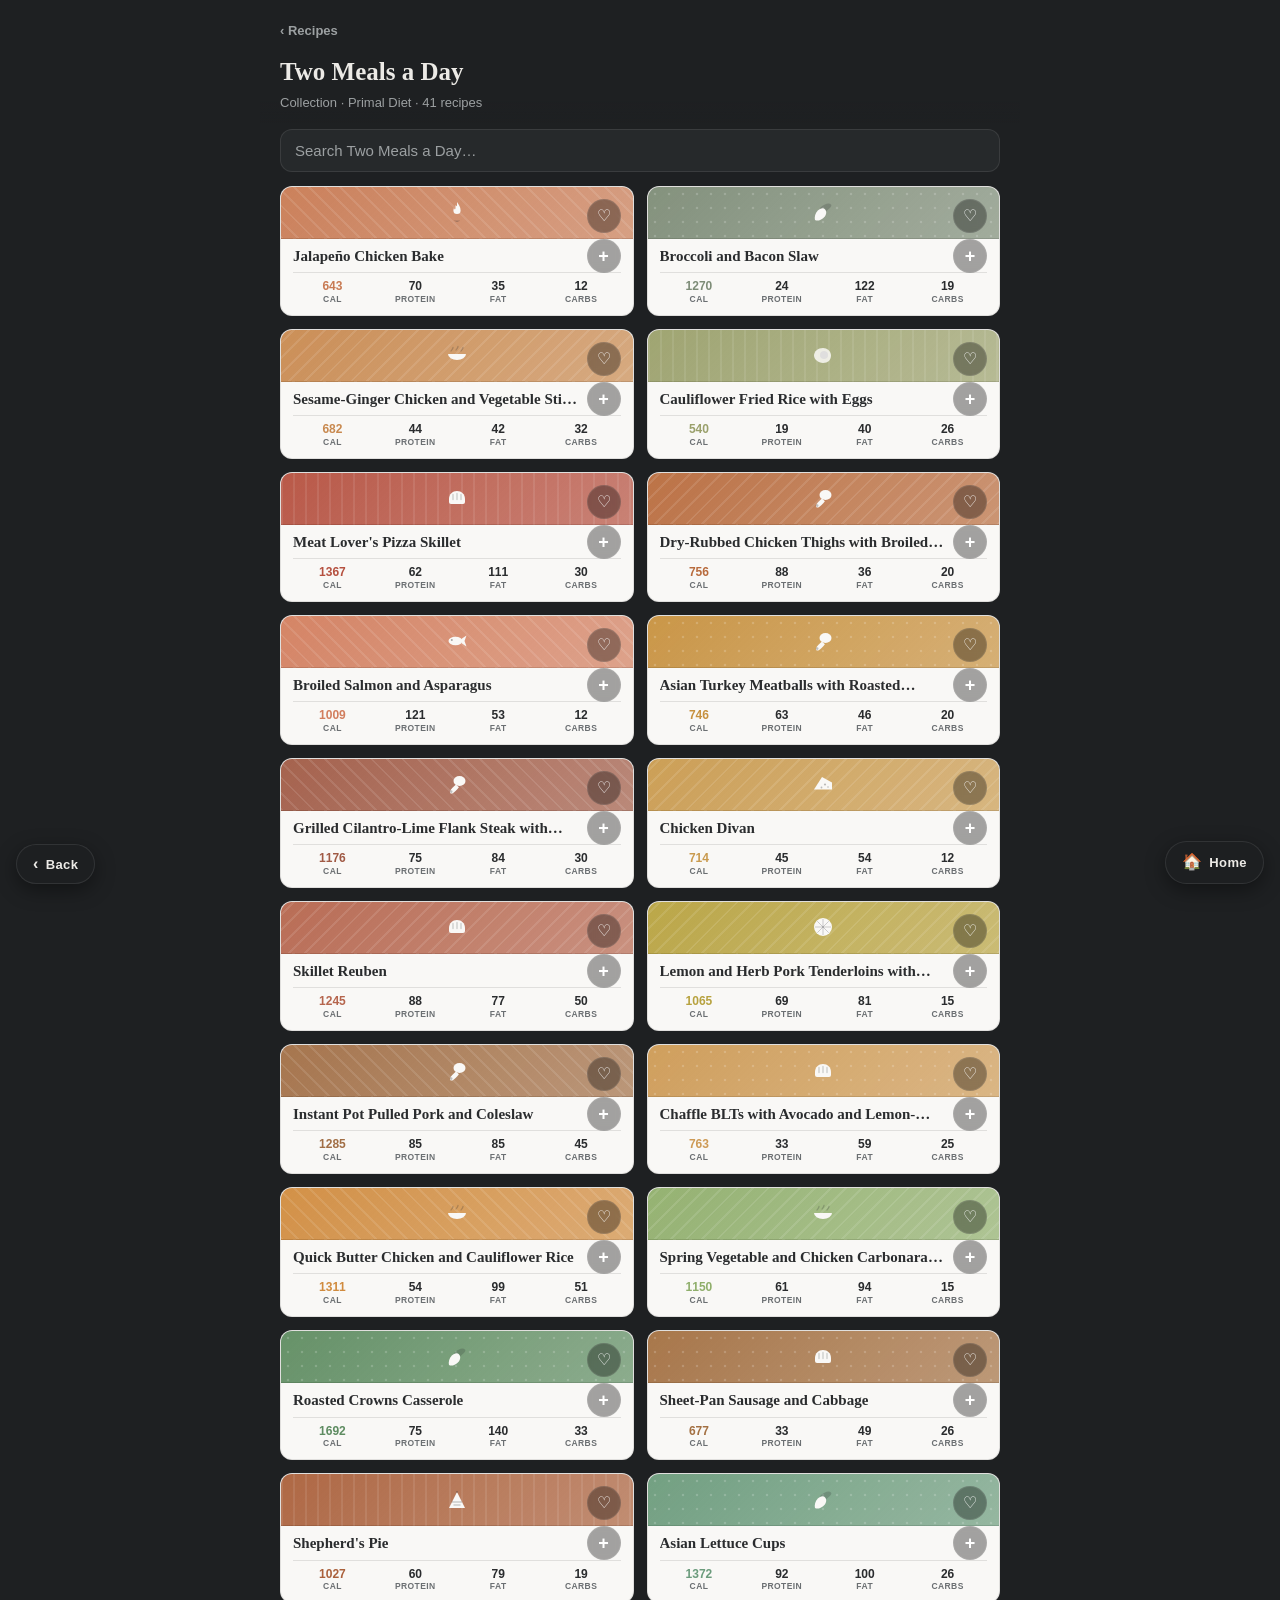
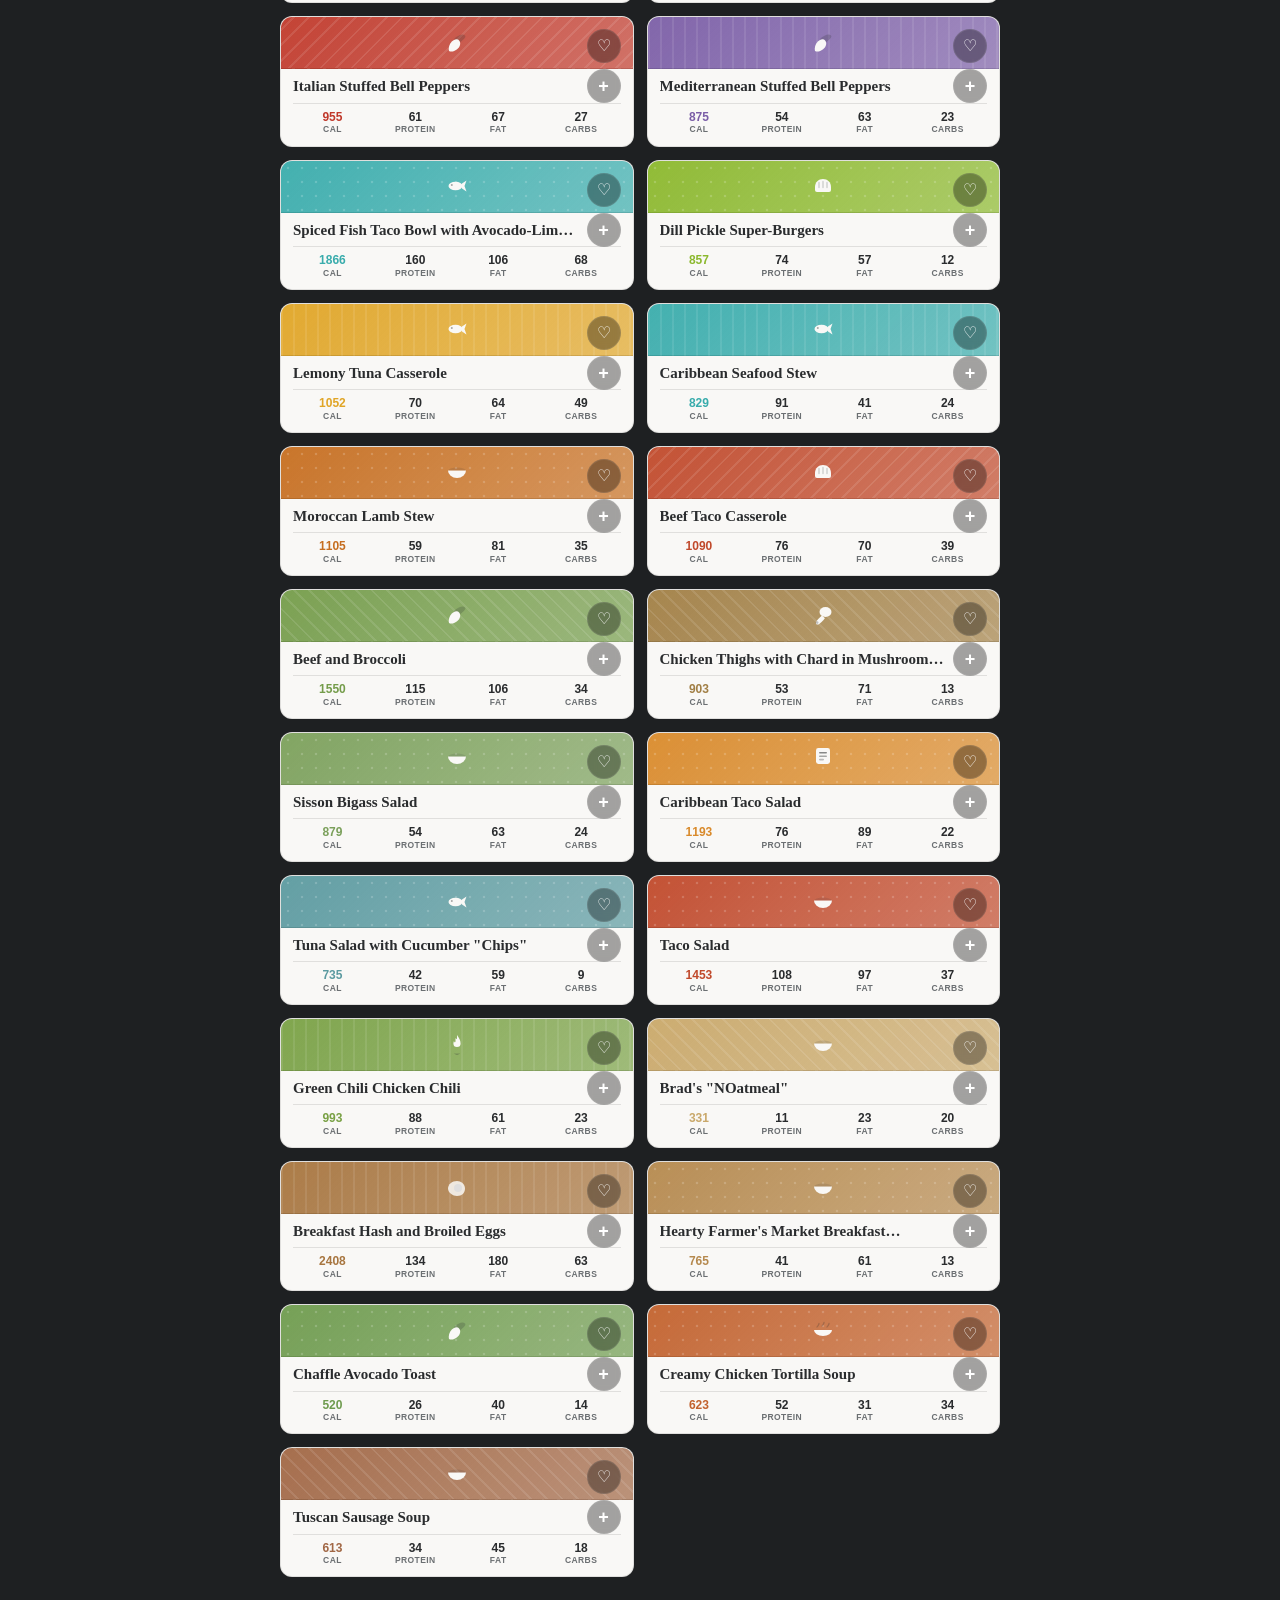
==== collection.html @ a07ddb69 "Stop parsing 318 recipes to open one recipes-data.js is 1.04 MB and all three page types loaded it s" ====
<!DOCTYPE html>
<html lang="en">
<head>
  <meta charset="UTF-8" />
  <meta name="viewport" content="width=device-width, initial-scale=1, viewport-fit=cover" />
  <meta name="theme-color" content="#1E2022" />
  <meta name="apple-mobile-web-app-capable" content="yes" />
  <meta name="apple-mobile-web-app-status-bar-style" content="black-translucent" />
  <link rel="manifest" href="manifest.json" />
  <link rel="apple-touch-icon" href="icon.svg" />
  <title>Collection · Mike's Cookbook</title>
  <link rel="stylesheet" href="cookbook.css" />
</head>
<body>
  <main class="app" data-tabbar="page">
    <header class="col-top" id="top"></header>
    <div class="search-wrap" id="searchWrap"></div>
    <section class="col-grid" id="grid"></section>
  </main>

  <!-- audit C-06: boot instrument. recipes-data.js WAS 1.04 MB and 62% of
     the payload, parsed in full before anything painted. CI initiative 5
     replaced it with recipes-index.js (149 KB — 13.9% of it) plus the
     detail shards mc-data.js injects on demand, so __mcBoot.data now
     measures the index alone: the number that actually gates first paint. -->
<script>window.__mcBoot={t0:performance.now()};</script>
<script src="recipes-index.js"></script>
<script src="mc-data.js"></script>
<script>if(window.__mcBoot)window.__mcBoot.data=performance.now()-window.__mcBoot.t0;</script>
  <script src="user-recipes.js"></script>
  <script src="cookbook-nav.js"></script>
  <script src="mc-fav.js"></script>
<script src="mc-cards.js"></script>
<script src="mc-timers.js"></script>
<script src="collection.js"></script>
  <script src="cookbook-sw.js"></script>
</body>
</html>
---- cookbook.css ----
/* ═══════════════════════════════════════════════════════════════════
   cookbook.css — Mike's Cookbook · Global Foundation (Phase 1)
   --------------------------------------------------------------------
   Premium, tactile, mobile-first cookbook UI. Design system per the App
   Specification §1.1: desaturated high-contrast dark tones, warm cream
   surface cards, terracotta / sage accents, soft 8–12px corners, clean
   borders rather than heavy shadows. Bottom-heavy controls for one-handed
   use; legible on an iPad kitchen stand.

   Each recipe may override --accent only (set inline by cookbook.js).
   ═══════════════════════════════════════════════════════════════════ */

/* ── DESIGN TOKENS ────────────────────────────────────────────────── */
:root {
  /* Core palette */
  --bg:            #1E2022;   /* deep slate / charcoal page background      */
  --bg-elev:       #26292B;   /* slightly elevated dark surface             */
  --surface:       #F9F8F6;   /* warm cream card                           */
  --surface-2:     #F1EFEA;   /* secondary cream (zebra / nested)          */

  /* Accents */
  --accent:        #C87A53;   /* terracotta (per-recipe overridable)       */
  --accent-rgb:    200,122,83;
  --sage:          #7D8C77;   /* muted sage                                */
  --sage-rgb:      125,140,119;

  /* Tracker macro colors — on-brand instead of a stock kcal/purple/gold/green
     set; kcal reuses --accent (it's the "hero" metric everywhere else). */
  --macro-protein:     #A8562E;
  --macro-protein-rgb: 168,86,46;
  --macro-fat:         #C99A2E;
  --macro-fat-rgb:     201,154,46;
  --macro-carb:        #7D8C77;   /* = --sage: carbs reuse the app's existing muted-green token */
  --macro-carb-rgb:    125,140,119;

  /* Text */
  --on-dark:       #ECEAE6;   /* primary text on dark bg                   */
  --on-dark-dim:   #9CA0A2;   /* muted text on dark bg                     */
  --ink:           #2A2C2E;   /* primary text on cream card                */
  --ink-dim:       #6B6F72;   /* muted text on cream card                  */

  /* Lines & radii */
  --line:          rgba(0,0,0,0.10);
  --line-dark:     rgba(255,255,255,0.09);
  --r-sm:          8px;
  --r-md:          12px;
  --r-lg:          16px;

  /* Type */
  --serif: "Iowan Old Style", "Palatino Linotype", Palatino, Georgia, "Times New Roman", serif;
  --sans:  -apple-system, BlinkMacSystemFont, "Segoe UI", Roboto, Helvetica, Arial, sans-serif;

  /* Motion — one easing + two durations, used across interactions. */
  --ease-out:  cubic-bezier(0.2, 0.8, 0.2, 1);
  --dur-fast:  120ms;
  --dur:       200ms;
}

* { box-sizing: border-box; -webkit-tap-highlight-color: transparent; }

html, body { margin: 0; padding: 0; }

body {
  background: var(--bg);
  color: var(--on-dark);
  font-family: var(--sans);
  font-size: 16px;
  line-height: 1.5;
  -webkit-font-smoothing: antialiased;
  text-rendering: optimizeLegibility;
  padding-bottom: env(safe-area-inset-bottom);
}

/* App shell — comfortable max width for iPad stand, centered. */
.app {
  max-width: 760px;
  margin: 0 auto;
  min-height: 100vh;
  position: relative;
}

/* ── FIXED HEADER SUMMARY ─────────────────────────────────────────── */
.r-header {
  position: sticky;
  top: 0;
  z-index: 30;
  background:
    linear-gradient(180deg, var(--bg) 0%, var(--bg) 70%, rgba(30,32,34,0.96) 100%);
  border-bottom: 1px solid var(--line-dark);
  padding: calc(18px + env(safe-area-inset-top)) 20px 14px;
}

.r-eyebrow {
  display: flex;
  align-items: center;
  justify-content: space-between;
  gap: 8px;
  margin-bottom: 8px;
}
.r-eyebrow-tags { display: flex; align-items: center; gap: 8px; flex-wrap: wrap; }

.r-tag {
  display: inline-flex;
  align-items: center;
  font-family: var(--sans);
  font-size: 11px;
  font-weight: 700;
  letter-spacing: 0.10em;
  text-transform: uppercase;
  padding: 4px 10px;
  border-radius: 999px;
  border: 1px solid rgba(var(--accent-rgb), 0.55);
  color: var(--accent);
  background: rgba(var(--accent-rgb), 0.08);
}
.r-tag.sage {
  border-color: rgba(var(--sage-rgb), 0.5);
  color: var(--sage);
  background: rgba(var(--sage-rgb), 0.08);
}

.r-title {
  font-family: var(--serif);
  font-weight: 600;
  font-size: 29px;
  line-height: 1.12;
  letter-spacing: 0.2px;
  margin: 2px 0 10px;
  color: var(--on-dark);
}

.r-meta {
  display: flex;
  gap: 18px;
  font-size: 13.5px;
  color: var(--on-dark-dim);
}
.r-meta b { color: var(--on-dark); font-weight: 600; }

/* ── SERVING-SIZE LADDER (segmented toggle) ───────────────────────── */
.servings {
  display: flex;
  margin-top: 14px;
  background: var(--bg-elev);
  border: 1px solid var(--line-dark);
  border-radius: var(--r-md);
  padding: 4px;
  gap: 4px;
}
.serving-opt {
  flex: 1;
  appearance: none;
  border: 0;
  background: transparent;
  color: var(--on-dark-dim);
  font-family: var(--sans);
  font-size: 12.5px;
  font-weight: 700;
  letter-spacing: 0.10em;
  text-transform: uppercase;
  padding: 11px 8px;
  border-radius: var(--r-sm);
  cursor: pointer;
  transition: background 0.18s ease, color 0.18s ease;
}
.serving-opt.active {
  background: var(--accent);
  color: #fff;
}

/* ── SERVING STEPPER (arbitrary counts) ───────────────────────────── */
.serving-stepper {
  align-items: center;
  justify-content: space-between;
  gap: 8px;
}
.serving-step {
  flex: 0 0 auto;
  width: 40px;
  height: 40px;
  appearance: none;
  border: 1px solid var(--line-dark);
  background: transparent;
  color: var(--on-dark);
  font-family: var(--sans);
  font-size: 22px;
  font-weight: 600;
  line-height: 1;
  border-radius: var(--r-sm);
  cursor: pointer;
  transition: background 0.18s ease, color 0.18s ease, opacity 0.18s ease;
}
.serving-step:hover:not(:disabled) { background: rgba(var(--accent-rgb), 0.18); color: var(--accent); }
.serving-step:active:not(:disabled) { transform: scale(0.94); }
.serving-step:disabled { opacity: 0.3; cursor: default; }
.serving-count {
  flex: 1;
  display: flex;
  flex-direction: column;
  align-items: center;
  line-height: 1.1;
}
.serving-num {
  font-family: var(--serif);
  font-size: 22px;
  font-weight: 700;
  color: var(--accent);
}
.serving-word {
  font-size: 10.5px;
  font-weight: 700;
  letter-spacing: 0.12em;
  text-transform: uppercase;
  color: var(--on-dark-dim);
}
.serving-note {
  margin: 8px 0 0;
  font-size: 11.5px;
  text-align: center;
  color: var(--on-dark-dim);
}

/* ── STICKY SUB-TAB BAR ───────────────────────────────────────────── */
.subtabs {
  position: sticky;
  top: 0;
  z-index: 20;
  display: flex;
  background: var(--bg);
  border-bottom: 1px solid var(--line-dark);
}
.subtab {
  flex: 1;
  appearance: none;
  border: 0;
  background: transparent;
  color: var(--on-dark-dim);
  font-family: var(--sans);
  font-size: 13px;
  font-weight: 600;
  padding: 15px 6px 13px;
  cursor: pointer;
  position: relative;
  transition: color 0.18s ease;
}
.subtab.active { color: var(--on-dark); }
/* Underline grows in from center when a sub-tab becomes active. */
.subtab::after {
  content: "";
  position: absolute;
  left: 18%;
  right: 18%;
  bottom: -1px;
  height: 2.5px;
  border-radius: 2px;
  background: var(--accent);
  transform: scaleX(0);
  transition: transform var(--dur) var(--ease-out);
}
.subtab.active::after { transform: scaleX(1); }

/* ── TAB CONTENT SURFACE ──────────────────────────────────────────── */
.panes { padding: 18px 16px 40px; }
.pane { display: none; animation: fade var(--dur) var(--ease-out); }
.pane.active { display: block; }
@keyframes fade { from { opacity: 0; transform: translateY(4px); } to { opacity: 1; transform: none; } }

/* Cream surface card — the tactile core surface */
.card {
  background: var(--surface);
  color: var(--ink);
  border: 1px solid var(--line);
  border-radius: var(--r-md);
  padding: 18px;
  margin-bottom: 14px;
}
.card-label {
  font-size: 11px;
  font-weight: 700;
  letter-spacing: 0.12em;
  text-transform: uppercase;
  color: var(--ink-dim);
  margin: 0 0 10px;
}

/* ── OVERVIEW & MACROS ────────────────────────────────────────────── */
.desc { font-size: 15.5px; line-height: 1.6; color: var(--ink); margin: 0; }

.culinary-tags { display: flex; flex-wrap: wrap; gap: 8px; margin-top: 14px; }
.culinary-tag {
  font-size: 12px;
  font-weight: 600;
  color: var(--ink-dim);
  background: var(--surface-2);
  border: 1px solid var(--line);
  border-radius: 999px;
  padding: 5px 11px;
}

.macro-grid {
  display: grid;
  grid-template-columns: repeat(2, 1fr);
  gap: 12px;
}
@media (min-width: 520px) { .macro-grid { grid-template-columns: repeat(4, 1fr); } }

.macro {
  background: var(--surface);
  border: 1px solid var(--line);
  border-radius: var(--r-md);
  padding: 16px 14px;
  text-align: center;
}
.macro.cals { border-color: rgba(var(--accent-rgb), 0.45); }
.macro-num {
  font-family: var(--serif);
  font-size: 30px;
  font-weight: 600;
  line-height: 1;
  color: var(--ink);
}
.macro.cals .macro-num { color: var(--accent); }
.macro-unit { font-size: 12px; color: var(--ink-dim); font-weight: 600; }
.macro-key {
  font-size: 10.5px;
  font-weight: 700;
  letter-spacing: 0.10em;
  text-transform: uppercase;
  color: var(--ink-dim);
  margin-top: 7px;
}
.macro-weight {
  text-align: center;
  font-size: 14px;
  font-weight: 700;
  color: var(--ink);
  background: var(--surface-2);
  border: 1px solid var(--line);
  border-radius: var(--r-md);
  padding: 8px 10px;
  margin: 12px 2px 0;
}
.macro-weight-note {
  display: block;
  font-size: 11.5px;
  font-weight: 500;
  color: var(--ink-dim);
  margin-top: 2px;
}
.macro-foot {
  text-align: center;
  font-size: 12.5px;
  color: var(--on-dark-dim);
  margin: 12px 2px 0;
}

/* ── GROCERY / INGREDIENTS ────────────────────────────────────────── */
.grocery-cat { margin-bottom: 16px; }
.grocery-cat:last-child { margin-bottom: 0; }
.grocery-cat-head {
  display: flex;
  align-items: center;
  gap: 9px;
  font-size: 12px;
  font-weight: 700;
  letter-spacing: 0.10em;
  text-transform: uppercase;
  color: var(--ink-dim);
  margin: 0 0 8px;
}
.grocery-cat-head .dot {
  width: 8px; height: 8px; border-radius: 50%;
  background: var(--accent);
}

.check-row {
  display: flex;
  align-items: flex-start;
  gap: 12px;
  padding: 11px 4px;
  border-bottom: 1px solid var(--line);
  cursor: pointer;
}
.check-row:last-child { border-bottom: 0; }
.check-box {
  flex: 0 0 auto;
  width: 22px; height: 22px;
  margin-top: 1px;
  border: 2px solid var(--ink-dim);
  border-radius: 6px;
  display: grid;
  place-items: center;
  transition: background var(--dur-fast) var(--ease-out), border-color var(--dur-fast) var(--ease-out);
}
.check-box svg { width: 13px; height: 13px; opacity: 0; transition: opacity var(--dur-fast) var(--ease-out); }
/* The tick draws itself on along its own path when checked. */
.check-box svg path {
  stroke-dasharray: 24; stroke-dashoffset: 24;
  transition: stroke-dashoffset var(--dur) var(--ease-out);
}
.check-row.done .check-box { background: var(--sage); border-color: var(--sage); animation: checkPop var(--dur) var(--ease-out); }
.check-row.done .check-box svg { opacity: 1; }
.check-row.done .check-box svg path { stroke-dashoffset: 0; }
@keyframes checkPop { 0% { transform: scale(1); } 40% { transform: scale(1.18); } 100% { transform: scale(1); } }
.check-row.done .check-text { color: var(--ink-dim); text-decoration: line-through; }

.check-text { font-size: 15px; color: var(--ink); line-height: 1.4; }
.check-qty { font-weight: 700; color: var(--ink); }
/* Prep detail on the Recipe-tab mise en place list (muted, italic). */
.check-prep { color: var(--ink-dim); font-style: italic; }

/* ── GROCERY — independent shopping-list look ─────────────────────── */
.grocery-cat-count {
  margin-left: auto;
  font-size: 11px;
  font-weight: 700;
  color: var(--ink-dim);
  background: var(--surface-2);
  border: 1px solid var(--line);
  border-radius: 999px;
  min-width: 20px;
  text-align: center;
  padding: 1px 7px;
}
/* Fixed quantity column so amounts line up cleanly for store scanning. */
.grocery-row { align-items: center; }
.grocery-qty {
  flex: 0 0 auto;
  min-width: 62px;
  font-family: var(--serif);
  font-size: 15px;
  font-weight: 700;
  color: var(--accent);
  line-height: 1.2;
}
.grocery-row.done .grocery-qty { color: var(--ink-dim); }
/* Brief fade while a checked row drops to the bottom of its section (see
   collapseGroceryRow in cookbook-home.js) so the reorder reads as a settle,
   not a jump-cut. */
.grocery-row.row-settling { opacity: 0.35; transition: opacity 220ms var(--ease-out); }
.grocery-row .check-text { flex: 1; }

/* ── INSTRUCTION GUIDE (stepper) ──────────────────────────────────── */
.steps { position: relative; }
.step {
  display: flex;
  gap: 14px;
  padding-bottom: 18px;
  cursor: pointer;
}
.step:last-child { padding-bottom: 0; }

.step-rail { flex: 0 0 auto; display: flex; flex-direction: column; align-items: center; }
.step-num {
  width: 34px; height: 34px;
  border-radius: 50%;
  display: grid; place-items: center;
  font-family: var(--serif);
  font-size: 16px;
  font-weight: 700;
  color: var(--ink-dim);
  background: var(--surface);
  border: 2px solid var(--line);
  transition: all 0.18s ease;
}
.step-line {
  flex: 1;
  width: 2px;
  background: var(--line);
  margin: 4px 0 -4px;
  min-height: 14px;
}
.step:last-child .step-line { display: none; }

.step.done .step-num {
  background: var(--accent);
  border-color: var(--accent);
  color: #fff;
}
.step.done .step-line { background: rgba(var(--accent-rgb), 0.5); }

.step-body { flex: 1; padding-top: 3px; }
.step-title {
  font-family: var(--sans);
  font-size: 15.5px;
  font-weight: 700;
  color: var(--ink);
  margin: 0 0 4px;
}
.step.done .step-title { color: var(--ink-dim); }
.step-detail { font-size: 14.5px; line-height: 1.55; color: var(--ink); margin: 0; }
.step.done .step-detail { color: var(--ink-dim); }

.step-progress {
  font-size: 12.5px;
  color: var(--on-dark-dim);
  text-align: center;
  margin: 0 0 16px;
}

/* Wake-lock indicator — only shown (.on) while the screen is held awake. */
.wake-indicator {
  display: none;
  align-items: center;
  gap: 7px;
  margin: 0 0 12px;
  font-size: 12px;
  font-weight: 600;
  color: var(--sage);
}
.wake-indicator.on { display: flex; }
.wake-dot {
  width: 8px; height: 8px; border-radius: 50%;
  background: var(--sage);
  box-shadow: 0 0 0 0 rgba(var(--sage-rgb), 0.6);
  animation: wakePulse 2s ease-out infinite;
}
@keyframes wakePulse {
  0%   { box-shadow: 0 0 0 0 rgba(var(--sage-rgb), 0.6); }
  70%  { box-shadow: 0 0 0 7px rgba(var(--sage-rgb), 0); }
  100% { box-shadow: 0 0 0 0 rgba(var(--sage-rgb), 0); }
}
@media (prefers-reduced-motion: reduce) {
  .wake-dot { animation: none; }
}

/* ═══════════════════════════════════════════════════════════════════
   PHASE 2 — HOME / BROWSE SCREEN (index.html)
   ═══════════════════════════════════════════════════════════════════ */

/* ── Brand header ─────────────────────────────────────────────────── */
.home-header {
  padding: 30px 22px 18px;
}
.home-eyebrow {
  font-family: var(--sans);
  font-size: 13px;
  font-weight: 700;
  letter-spacing: 0.22em;
  text-transform: uppercase;
  color: var(--accent);
  margin: 0;
}
.home-title {
  font-family: var(--serif);
  font-weight: 600;
  font-size: 40px;
  line-height: 1.02;
  letter-spacing: 0.4px;
  margin: 2px 0 10px;
  color: var(--on-dark);
}
.home-tagline {
  font-size: 14.5px;
  line-height: 1.5;
  color: var(--on-dark-dim);
  margin: 0;
  max-width: 38ch;
}

/* ── Diet filter chips ────────────────────────────────────────────── */
.filter-chips {
  display: flex;
  gap: 9px;
  overflow-x: auto;
  -webkit-overflow-scrolling: touch;
  padding: 4px 22px 16px;
  position: sticky;
  top: 0;
  z-index: 10;
  background: linear-gradient(180deg, var(--bg) 70%, rgba(30,32,34,0.0));
}
.filter-chips::-webkit-scrollbar { display: none; }
.chip {
  flex: 0 0 auto;
  appearance: none;
  border: 1px solid var(--line-dark);
  background: var(--bg-elev);
  color: var(--on-dark-dim);
  font-family: var(--sans);
  font-size: 13px;
  font-weight: 600;
  padding: 8px 16px;
  border-radius: 999px;
  cursor: pointer;
  transition: background 0.18s ease, color 0.18s ease, border-color 0.18s ease;
}
.chip.active {
  background: var(--accent);
  border-color: var(--accent);
  color: #fff;
}

/* ── Collections ──────────────────────────────────────────────────── */
.collections { padding: 0 16px 44px; }
.collection { margin-bottom: 26px; }
.collection-head {
  display: flex;
  align-items: baseline;
  gap: 10px;
  padding: 0 6px 12px;
}
.collection-name {
  font-family: var(--serif);
  font-weight: 600;
  font-size: 21px;
  color: var(--on-dark);
  margin: 0;
}
.collection-count {
  font-size: 12px;
  font-weight: 600;
  color: var(--on-dark-dim);
}
.empty {
  text-align: center;
  color: var(--on-dark-dim);
  padding: 30px 0;
}

/* ── Recipe card (color-block + icon) ─────────────────────────────── */
.card-grid {
  display: grid;
  grid-template-columns: 1fr;
  gap: 13px;
}
@media (min-width: 560px) { .card-grid { grid-template-columns: 1fr 1fr; } }

.rc {
  position: relative;            /* anchors the corner ❤ favorite toggle */
  display: flex;
  flex-direction: column;
  text-decoration: none;
  background: var(--surface);
  border: 1px solid var(--line);
  border-radius: var(--r-md);
  overflow: hidden;
  transition: transform 0.16s ease, box-shadow 0.16s ease;
}
.rc:active { transform: scale(0.985); }

/* Accent color band carries the food icon (stands in for a photo). Kept
   short and compact so the card reads as icon + name + a bottom macro
   stat row, not a tall tile. --rc-pattern is a per-recipe deterministic
   subtle texture (see cardPatternFor()) layered over the accent gradient —
   there's no recipe photography, so this gives each card some visual
   distinction beyond "same tile, different title." */
.rc-band {
  position: relative;
  overflow: hidden;
  height: 52px;
  display: grid;
  place-items: center;
  background-image:
    var(--rc-pattern, none),
    linear-gradient(135deg,
      rgba(var(--rc-accent-rgb), 0.95) 0%,
      rgba(var(--rc-accent-rgb), 0.70) 100%);
  background-size: var(--rc-pattern-size, auto), auto;
  border-bottom: 1px solid var(--line);
}
/* A single, lower-intensity ported cue from the category-card motion system
   (see .cc-sheen) — just the sheen sweep, not the glow/pulse/box-shadow
   breathing too, and a much slower/dimmer cycle so a grid of dozens of
   recipe cards doesn't turn into a busy light show. animation-delay is set
   per-card in JS (see cardSheenDelay()) so a grid of many cards doesn't all
   flash in unison. */
.rc-sheen {
  position: absolute; top: 0; left: -65%; width: 40%; height: 100%; pointer-events: none;
  background: linear-gradient(105deg, transparent, rgba(255,255,255,0.16), transparent);
  transform: skewX(-18deg); animation: rcSheen 9s ease-in-out infinite;
}
@keyframes rcSheen { 0% { left: -65%; } 55%, 100% { left: 150%; } }
@media (prefers-reduced-motion: reduce) {
  .rc-sheen { display: none; }
}
.rc-icon { font-size: 24px; line-height: 1; filter: saturate(1.05); }

.rc-body { padding: 9px 12px 10px; }
.rc-title {
  font-family: var(--serif);
  font-weight: 600;
  font-size: 15px;
  line-height: 1.15;
  color: var(--ink);
  margin: 0;
  /* Clamp to one line — the compact card has no room for a title to wrap.
     padding-right reserves the .plan-toggle "+" circle's footprint (34px
     wide, right:12px, top:52px — lands right where this line sits) so a
     long title truncates before the button instead of running full-width
     and getting clipped underneath it. */
  display: -webkit-box;
  -webkit-line-clamp: 1;
  -webkit-box-orient: vertical;
  overflow: hidden;
  padding-right: 42px;
}
.rc-meta {
  font-size: 12.5px;
  font-weight: 600;
  letter-spacing: 0.02em;
  color: var(--rc-accent, var(--accent));
  margin: 0 0 3px;
}
.rc-macro {
  font-size: 12.5px;
  color: var(--ink-dim);
  margin: 0;
}
.rc-last-cooked {
  font-size: 11.5px;
  color: var(--ink-dim);
  margin: 3px 0 0;
  opacity: 0.72;
}

/* Bottom macro stat row — Cal / Protein / Fat / Carbs for a single serving,
   replacing the old meta + macro + last-cooked stack on the browsing cards
   (recipeCard() in cookbook-home.js / collection.js). */
.rc-stats {
  display: flex;
  gap: 4px;
  margin-top: 7px;
  padding-top: 7px;
  border-top: 1px solid var(--line);
}
.rc-stat {
  flex: 1;
  min-width: 0;
  display: flex;
  flex-direction: column;
  align-items: center;
}
.rc-stat-num {
  font-size: 12px;
  font-weight: 700;
  line-height: 1.15;
  color: var(--ink);
}
.rc-stat.cal .rc-stat-num { color: var(--rc-accent, var(--accent)); }
.rc-stat-label {
  font-size: 8.5px;
  font-weight: 700;
  letter-spacing: 0.05em;
  text-transform: uppercase;
  color: var(--ink-dim);
  line-height: 1.3;
}

/* ═══════════════════════════════════════════════════════════════════
   TABBED SHELL  —  Home · Categories · Recipes (mirrors 4WTO dashboard)
   ═══════════════════════════════════════════════════════════════════ */
:root { --tab-h: 64px; }

/* Give every page with the bottom bar room so content clears it
   (shell + standalone recipe / collection pages opt in via data-tabbar). */
.app.shell,
.app[data-tabbar] { padding-bottom: calc(var(--tab-h) + env(safe-area-inset-bottom)); }

/* Screens swap like 4WTO: only .active is shown. */
.screen { display: none; min-height: calc(100vh - var(--tab-h)); }
.screen.active { display: block; }

/* ── Shell top bar ─────────────────────────────────────────────────── */
.shell-top {
  position: sticky; top: 0; z-index: 20;
  padding: calc(22px + env(safe-area-inset-top)) 20px 12px;
  background: linear-gradient(to bottom, var(--bg) 82%, transparent);
}
.shell-eyebrow {
  font-size: 12px; font-weight: 800; letter-spacing: 0.18em; text-transform: uppercase;
  color: var(--accent); margin: 0 0 2px;
}
.shell-title { font-family: var(--serif); font-size: 27px; font-weight: 700; margin: 0; color: var(--on-dark); }
.shell-sub  { font-size: 13px; color: var(--on-dark-dim); margin: 3px 0 0; }

/* Home's one-tap entry into Recipes' search — .shell-top is already the
   positioning context (sticky counts), so this just needs top/right. */
.home-search-btn {
  position: absolute; top: calc(20px + env(safe-area-inset-top)); right: 20px; z-index: 21;
  width: 40px; height: 40px; border-radius: 50%;
  display: flex; align-items: center; justify-content: center;
  background: var(--bg-elev); border: 1px solid var(--line-dark);
  color: var(--on-dark); font-size: 16px; cursor: pointer;
  transition: transform var(--dur-fast) var(--ease-out);
}
.home-search-btn:active { transform: scale(0.92); }

/* Reciprocal nav to the workout app (roadmap B3) — same chip, offset further
   left than the search button. Bug fix (roadmap B4): this used to sit at
   right:68px, the exact same slot mc-account.js's .home-account-btn occupies
   — since that button mounts after this one in Home's render order, it fully
   occluded the workout icon behind it. right:116px gives each of the three
   topbar buttons (search 20px, account 68px, workout 116px) its own slot. */
.home-workout-btn {
  position: absolute; top: calc(20px + env(safe-area-inset-top)); right: 116px; z-index: 21;
  width: 40px; height: 40px; border-radius: 50%;
  display: flex; align-items: center; justify-content: center;
  background: var(--bg-elev); border: 1px solid var(--line-dark);
  color: var(--on-dark); font-size: 16px; cursor: pointer; text-decoration: none;
  transition: transform var(--dur-fast) var(--ease-out);
}
.home-workout-btn:active { transform: scale(0.92); }

/* ── BOTTOM TAB BAR (4WTO style) ──────────────────────────────────── */
.tab-bar {
  position: fixed; bottom: 0; left: 0; right: 0;
  height: var(--tab-h);
  background: rgba(30,32,34,0.96);
  backdrop-filter: blur(20px); -webkit-backdrop-filter: blur(20px);
  border-top: 1px solid var(--line-dark);
  display: flex; z-index: 50;
  padding-bottom: env(safe-area-inset-bottom);
}
.tab {
  flex: 1; display: flex; flex-direction: column; align-items: center; justify-content: center;
  gap: 4px; cursor: pointer; border: none; background: none; font-family: inherit;
  font-size: 11px; font-weight: 700; letter-spacing: 0.05em; text-transform: uppercase;
  color: var(--on-dark-dim); transition: color 0.15s;
}
.tab.active { color: var(--accent); }
.tab-icon { font-size: 20px; line-height: 1; transition: transform var(--dur) var(--ease-out); }
.tab.active .tab-icon { transform: translateY(-2px) scale(1.08); }

/* ═══════════════════════════════════════════════════════════════════
   FLAGSHIP COLLECTION CARDS  —  faithful port of 4WTO .cat-card
   Per-card accent is injected inline (--cc): border-top, glow, tag, footer.
   ═══════════════════════════════════════════════════════════════════ */
/* Recipes-screen search facets (reuses .chip; non-sticky unlike .filter-chips) */
.browse-chips {
  display: flex; gap: 9px; overflow-x: auto; -webkit-overflow-scrolling: touch;
  padding: 2px 20px 14px;
}
.browse-chips::-webkit-scrollbar { display: none; }
.browse-count {
  padding: 0 20px 12px;
  font-size: 11px; font-weight: 800; letter-spacing: 0.16em; text-transform: uppercase;
  color: var(--on-dark-dim);
}

.cards-wrap { padding: 4px 18px 24px; }
.tier-label {
  display: flex; align-items: center; gap: 10px; margin: 6px 0 14px;
  font-size: 11px; font-weight: 800; letter-spacing: 0.16em; text-transform: uppercase;
  color: var(--accent);
}
.tier-label::after { content: ''; flex: 1; height: 1px; background: var(--line-dark); }

.cat-card {
  display: block; text-decoration: none; color: inherit; position: relative; overflow: hidden;
  border-radius: 18px; padding: 16px 18px; margin-bottom: 13px;
  background: linear-gradient(135deg, rgba(var(--cc-rgb),0.16), rgba(0,0,0,0.25)), var(--bg-elev);
  border: 1px solid rgba(var(--cc-rgb), 0.3);
  border-top: 3px solid var(--cc);
  box-shadow: 0 4px 22px rgba(var(--cc-rgb), 0.16);
  transition: box-shadow 0.15s, transform 0.12s;
  animation: ccEdge 4.4s ease-in-out infinite;
}
.cat-card:active { transform: scale(0.99); opacity: 0.94; }
@keyframes ccEdge {
  0%,100% { box-shadow: 0 4px 22px rgba(var(--cc-rgb),0.16); }
  50%     { box-shadow: 0 6px 32px rgba(var(--cc-rgb),0.34), 0 0 0 1px rgba(var(--cc-rgb),0.2); }
}
/* breathing ambient glow behind the content */
.cc-glow {
  position: absolute; inset: 0; pointer-events: none;
  background: radial-gradient(ellipse at 18% 0%, rgba(var(--cc-rgb),0.26) 0%, transparent 60%);
  animation: ccGlow 4.6s ease-in-out infinite;
}
@keyframes ccGlow { 0%,100% { opacity: 0.55; } 50% { opacity: 1; } }
/* diagonal sheen sweep */
.cc-sheen {
  position: absolute; top: 0; left: -65%; width: 48%; height: 100%; pointer-events: none;
  background: linear-gradient(105deg, transparent, rgba(var(--cc-rgb),0.14), transparent);
  transform: skewX(-18deg); animation: ccSheen 6.4s ease-in-out infinite;
}
@keyframes ccSheen { 0% { left: -65%; } 60%,100% { left: 150%; } }

.cat-icon { position: absolute; right: 18px; top: 15px; font-size: 32px; opacity: 0.2; }
.cat-card .cat-icon { animation: ccPulse 3.6s ease-in-out infinite; }
@keyframes ccPulse { 0%,100% { opacity: 0.2; transform: scale(1); } 50% { opacity: 0.4; transform: scale(1.07) translateY(-1px); } }

.cat-tag {
  display: inline-block; font-size: 11px; font-weight: 800; letter-spacing: 0.12em;
  text-transform: uppercase; padding: 3px 9px; border-radius: 6px; margin-bottom: 9px;
  background: rgba(var(--cc-rgb),0.2); color: var(--cc); border: 1px solid rgba(var(--cc-rgb),0.4);
  box-shadow: 0 0 14px rgba(var(--cc-rgb),0.18);
}
.cat-name {
  font-family: var(--serif); font-size: 22px; font-weight: 700; color: var(--on-dark);
  margin: 0 0 5px; letter-spacing: -0.01em; padding-right: 46px;
}
.cat-meta {
  font-size: 13.5px; color: var(--on-dark-dim); line-height: 1.5; padding-right: 44px; margin: 0;
  display: -webkit-box; -webkit-line-clamp: 2; line-clamp: 2; -webkit-box-orient: vertical; overflow: hidden;
}
.cat-count {
  margin-top: 9px; display: inline-block; font-size: 11px; font-weight: 800;
  letter-spacing: 0.08em; text-transform: uppercase; color: var(--cc);
}
.cat-designer {
  margin-top: 7px; font-size: 11px; font-weight: 700; letter-spacing: 0.02em;
  color: var(--on-dark-dim); display: flex; align-items: center; gap: 5px;
}
/* Coming-soon: same glow, dimmed + a corner badge. */
.cat-card.soon { filter: saturate(0.85); }
.cat-card.soon .cat-name, .cat-card.soon .cat-meta { opacity: 0.82; }
.soon-badge {
  position: absolute; right: 0; top: 0;
  font-size: 10px; font-weight: 800; letter-spacing: 0.1em; text-transform: uppercase;
  color: #0c0c0c; background: var(--cc); padding: 4px 12px; border-bottom-left-radius: 12px;
}

@media (prefers-reduced-motion: reduce) {
  .cat-card, .cc-glow, .cc-sheen, .cat-card .cat-icon { animation: none; }
  .cc-sheen { display: none; } .cc-glow { opacity: 0.7; }
}

/* ═══════════════════════════════════════════════════════════════════
   HOME screen — standalone landing
   ═══════════════════════════════════════════════════════════════════ */
.home-hero { padding: 8px 20px 18px; }
.home-hero-card {
  position: relative; overflow: hidden; border-radius: 18px; padding: 22px 20px;
  background: linear-gradient(135deg, rgba(var(--accent-rgb),0.18), rgba(0,0,0,0.25)), var(--bg-elev);
  border: 1px solid rgba(var(--accent-rgb),0.28);
}
.home-hero-eyebrow { font-size: 11px; font-weight: 800; letter-spacing: 0.18em; text-transform: uppercase; color: var(--accent); margin: 0 0 6px; }
.home-hero-title { font-family: var(--serif); font-size: 24px; font-weight: 700; margin: 0 0 8px; color: var(--on-dark); }
.home-hero-text { font-size: 14px; color: var(--on-dark-dim); margin: 0 0 16px; line-height: 1.55; }
.home-cta {
  display: inline-flex; align-items: center; gap: 8px; text-decoration: none;
  background: var(--accent); color: #1a1208; font-weight: 800; font-size: 14px;
  padding: 11px 18px; border-radius: 12px; letter-spacing: 0.02em;
}
.home-cta:active { opacity: 0.88; }

/* Consistency streak chip — sits on the hero card itself (position:relative,
   overflow:hidden already set on .home-hero-card). Only ever rendered when
   the streak is > 0, so there's no "0-day streak" state to style. */
.home-streak {
  position: absolute; top: 16px; right: 16px; z-index: 2;
  display: flex; align-items: center; gap: 4px;
  background: rgba(0,0,0,0.32); border: 1px solid rgba(var(--accent-rgb),0.35);
  border-radius: 999px; padding: 5px 11px; font-size: 12.5px; font-weight: 800;
  color: var(--on-dark); -webkit-backdrop-filter: blur(4px); backdrop-filter: blur(4px);
}

/* ── "Today" glance card (Home): what to do right now, distinct from the
   "This Week" hero above it. Same visual family as .home-hero-card, but
   given its own outer margin since it's appended directly to the screen
   (not inside .home-hero's padded wrapper) — matches .autodraft-card. ── */
.today-card {
  margin: 0 20px 18px; padding: 18px 18px 16px;
}
/* Cross-app workout status (roadmap B3) — a short chip, not a full row, so
   it reads as a status badge alongside the meal list rather than a fourth
   meal entry. */
.today-workout-badge {
  display: inline-block; margin: -2px 0 10px; padding: 4px 10px; border-radius: 999px;
  background: rgba(167,139,250,0.14); border: 1px solid rgba(167,139,250,0.3);
  color: #c4b5fd; font-size: 12px; font-weight: 800;
}
.today-meals { display: flex; flex-direction: column; gap: 8px; margin-bottom: 4px; }
.today-meal {
  display: flex; align-items: center; gap: 10px; padding: 9px 11px;
  background: rgba(0,0,0,0.20); border-radius: 10px;
}
.today-meal.done { opacity: 0.6; }
.today-meal-slot {
  flex: 0 0 auto; font-size: 10.5px; font-weight: 800; text-transform: uppercase;
  letter-spacing: 0.06em; color: var(--accent); min-width: 58px;
}
.today-meal-title { flex: 1; font-size: 13.5px; font-weight: 700; color: var(--on-dark); }
.today-meal-check { flex: 0 0 auto; font-size: 12px; font-weight: 800; color: var(--sage); }
.today-meal-log {
  flex: 0 0 auto; appearance: none; cursor: pointer; font-family: var(--sans);
  background: var(--accent); color: #1a1208; border: 0; border-radius: 8px;
  padding: 6px 12px; font-size: 12px; font-weight: 800;
}
.today-meal-log:active { transform: scale(0.95); }
/* "Cook" sits beside "Log" but stays the quieter of the two: logging is the
   card's primary job, cooking is the trip out of it. */
.today-meal-cook {
  flex: 0 0 auto; text-decoration: none; font-family: var(--sans);
  background: rgba(var(--accent-rgb), 0.16); color: var(--accent);
  border: 1px solid rgba(var(--accent-rgb), 0.45); border-radius: 8px;
  padding: 5px 10px; font-size: 12px; font-weight: 800; white-space: nowrap;
  transition: transform var(--dur-fast) var(--ease-out);
}
.today-meal-cook:active { transform: scale(0.95); }
.today-macros { display: grid; grid-template-columns: repeat(4, 1fr); gap: 10px; margin-top: 14px; }
.today-macro { min-width: 0; }
.today-macro-lbl { display: block; font-size: 10px; font-weight: 800; text-transform: uppercase; letter-spacing: 0.05em; color: var(--on-dark-dim); }
.today-macro-val { display: block; font-size: 13px; font-weight: 800; color: var(--on-dark); margin: 2px 0 5px; }
.today-macro-track { display: block; height: 3px; border-radius: 2px; background: rgba(255,255,255,0.10); overflow: hidden; }
.today-macro-fill { display: block; height: 100%; background: var(--accent); border-radius: 2px; }
.today-tracker-link {
  display: inline-block; margin-top: 14px; font-size: 12.5px; font-weight: 800;
  color: var(--accent); text-decoration: none;
}

/* ── Weekly consistency recap (Home, Sun/Mon only) ────────────────── */
.recap-card { margin: 0 20px 18px; padding: 16px 18px 14px; display: flex; flex-direction: column; }
.recap-line { font-size: 13.5px; color: var(--on-dark); line-height: 1.5; margin: 0 0 12px; }
.recap-dismiss {
  align-self: flex-start; appearance: none; cursor: pointer; font-family: var(--sans);
  background: transparent; border: 1px solid var(--line-dark); color: var(--on-dark-dim);
  border-radius: 9px; padding: 6px 12px; font-size: 12px; font-weight: 700;
}
.recap-dismiss:active { transform: scale(0.97); }

/* ── Auto-drafted week (Home): proactive Smart Week offer, empty-plan only ── */
.autodraft-card {
  margin: 0 20px 18px; padding: 18px 18px 16px; border-radius: 16px;
  background: linear-gradient(135deg, rgba(var(--accent-rgb),0.14), rgba(0,0,0,0.20)), var(--bg-elev);
  border: 1px solid rgba(var(--accent-rgb),0.24);
}
.autodraft-eyebrow { font-size: 11px; font-weight: 800; letter-spacing: 0.16em; text-transform: uppercase; color: var(--accent); margin: 0 0 6px; }
.autodraft-title { font-family: var(--serif); font-size: 17px; font-weight: 700; margin: 0 0 6px; color: var(--on-dark); }
.autodraft-text { font-size: 13px; line-height: 1.5; color: var(--on-dark-dim); margin: 0 0 14px; }
.autodraft-actions { display: flex; flex-wrap: wrap; gap: 8px; }
.autodraft-use {
  flex: 1 1 auto; appearance: none; cursor: pointer; font-family: var(--sans);
  background: var(--accent); color: #1a1208; border: 0; border-radius: 10px;
  padding: 10px 14px; font-size: 13.5px; font-weight: 800; letter-spacing: 0.02em;
  transition: transform var(--dur-fast) var(--ease-out), filter var(--dur-fast) var(--ease-out);
}
.autodraft-use:hover { filter: brightness(1.05); }
.autodraft-use:active { transform: scale(0.98); }
.autodraft-regen, .autodraft-dismiss {
  flex: 0 0 auto; appearance: none; cursor: pointer; font-family: var(--sans);
  background: transparent; color: var(--on-dark-dim); border: 1px solid rgba(var(--accent-rgb),0.32);
  border-radius: 10px; padding: 10px 14px; font-size: 13.5px; font-weight: 700;
  transition: border-color var(--dur-fast) var(--ease-out), color var(--dur-fast) var(--ease-out);
}
.autodraft-regen:hover, .autodraft-dismiss:hover { border-color: rgba(var(--accent-rgb),0.55); color: var(--on-dark); }
.autodraft-regen:active, .autodraft-dismiss:active { transform: scale(0.98); }

@media (prefers-reduced-motion: reduce) {
  .autodraft-use, .autodraft-regen, .autodraft-dismiss { transition: none; }
}

/* ── "For You" carousel (Home) ────────────────────────────────────── */
.foryou { padding: 4px 0 8px; }
.foryou .tier-label { margin: 6px 20px 12px; }
.foryou-row {
  display: flex; gap: 10px; overflow-x: auto; padding: 0 20px 6px;
  -webkit-overflow-scrolling: touch;
}
.foryou-card {
  flex: 0 0 128px; display: flex; flex-direction: column; align-items: center; gap: 9px;
  text-decoration: none; color: inherit; text-align: center;
  background: var(--bg-elev); border: 1px solid var(--line-dark);
  border-radius: 14px; padding: 14px 10px; transition: transform var(--dur-fast) var(--ease-out);
}
.foryou-card:active { transform: scale(0.97); }
.foryou-icon {
  width: 40px; height: 40px; border-radius: 50%; font-size: 20px;
  display: flex; align-items: center; justify-content: center;
  background: rgba(var(--rc-accent-rgb), 0.20);
}
.foryou-title {
  font-size: 12.5px; font-weight: 700; color: var(--on-dark); line-height: 1.3;
  display: -webkit-box; -webkit-line-clamp: 2; line-clamp: 2; -webkit-box-orient: vertical; overflow: hidden;
}

.home-section-head {
  display: flex; align-items: baseline; justify-content: space-between;
  padding: 20px 20px 10px;
}
.home-section-head h2 { font-family: var(--serif); font-size: 18px; font-weight: 700; margin: 0; color: var(--on-dark); }
.home-section-link { font-size: 13px; font-weight: 700; color: var(--accent); text-decoration: none; cursor: pointer; }

/* ── Home browse modules (Categories / Recipes / Favorites spokes) ──── */
/* Premium glass cards that echo the "Now Cooking" hero — a per-module accent
   (--hm / --hm-rgb, set inline) drives the gradient, border, glow and icon. */
.home-browse { padding: 14px 20px 28px; }
.home-browse .tier-label { margin: 2px 0 14px; }
.home-mod {
  position: relative; overflow: hidden;
  appearance: none; cursor: pointer; font-family: inherit; text-align: left;
  display: flex; align-items: center; gap: 15px; width: 100%;
  margin: 0 0 13px; padding: 17px 18px;
  background: linear-gradient(135deg, rgba(var(--hm-rgb),0.16), rgba(0,0,0,0.22)), var(--bg-elev);
  border: 1px solid rgba(var(--hm-rgb),0.30);
  border-radius: 18px;
  color: var(--on-dark);
  box-shadow: 0 4px 20px rgba(var(--hm-rgb),0.14);
  transition: transform var(--dur-fast) var(--ease-out),
              box-shadow var(--dur) var(--ease-out),
              border-color var(--dur) var(--ease-out);
}
.home-mod:last-child { margin-bottom: 0; }
.home-mod:active { transform: scale(0.99); opacity: 0.96; }
.home-mod:hover {
  border-color: rgba(var(--hm-rgb),0.50);
  box-shadow: 0 6px 28px rgba(var(--hm-rgb),0.26);
}
/* soft ambient glow anchored behind the icon */
.home-mod-glow {
  position: absolute; inset: 0; pointer-events: none;
  background: radial-gradient(ellipse at 12% 50%, rgba(var(--hm-rgb),0.22) 0%, transparent 58%);
}
.home-mod-icon {
  position: relative; z-index: 1;
  flex: 0 0 auto; width: 46px; height: 46px; border-radius: 14px;
  display: grid; place-items: center; font-size: 22px; line-height: 1; color: var(--hm);
  background: rgba(var(--hm-rgb),0.14);
  border: 1px solid rgba(var(--hm-rgb),0.42);
  box-shadow: inset 0 0 18px rgba(var(--hm-rgb),0.12);
}
.home-mod-text { position: relative; z-index: 1; flex: 1; display: flex; flex-direction: column; line-height: 1.25; }
.home-mod-title { font-family: var(--serif); font-size: 19px; font-weight: 700; letter-spacing: -0.01em; color: var(--on-dark); }
.home-mod-sub { font-size: 12.5px; color: var(--on-dark-dim); margin-top: 3px; }
.home-mod-arrow { position: relative; z-index: 1; flex: 0 0 auto; font-size: 18px; font-weight: 800; color: var(--hm); }

/* ── Home premise — one-line food philosophy under the title ─────────── */
.home-premise {
  font-family: var(--serif); font-style: italic;
  font-size: 13.5px; line-height: 1.35; color: #CBB8A6; margin: 6px 0 0;
}

/* ── Backup reminder banner + Backup & Restore module ───────────────── */
.backup-banner {
  display: flex; align-items: center; gap: 10px;
  margin: 0 20px 4px; padding: 12px 14px;
  background: linear-gradient(135deg, rgba(var(--sage-rgb),0.16), rgba(0,0,0,0.18)), var(--bg-elev);
  border: 1px solid rgba(var(--sage-rgb),0.34); border-radius: 14px;
}
.backup-banner-icon { flex: 0 0 auto; font-size: 18px; line-height: 1; }
.backup-banner-text { flex: 1; font-size: 12.5px; line-height: 1.4; color: var(--on-dark); }
.backup-banner-cta {
  flex: 0 0 auto; appearance: none; cursor: pointer; font-family: inherit;
  background: var(--sage); color: #15180f; font-weight: 800; font-size: 12.5px;
  border: 0; border-radius: 10px; padding: 8px 12px; white-space: nowrap;
}
.backup-banner-cta:active { opacity: 0.88; }
.backup-banner-dismiss {
  flex: 0 0 auto; appearance: none; cursor: pointer; font-family: inherit;
  background: transparent; border: 0; color: var(--on-dark-dim);
  font-size: 15px; line-height: 1; padding: 4px 2px;
}

.home-backup { padding: 8px 20px 30px; }
.home-backup .tier-label { margin: 2px 0 12px; }
.backup-card { margin-bottom: 0; }
.backup-copy { font-size: 13.5px; line-height: 1.55; color: var(--ink); margin: 0 0 12px; }
.backup-last {
  font-size: 12px; font-weight: 700; letter-spacing: 0.04em;
  color: var(--ink-dim); margin: 0 0 14px;
}
.backup-actions { display: flex; gap: 10px; }
.backup-btn {
  flex: 1; appearance: none; cursor: pointer; font-family: var(--sans);
  display: flex; align-items: center; justify-content: center;
  padding: 12px 10px; border-radius: var(--r-md);
  font-size: 14px; font-weight: 800; letter-spacing: 0.01em;
  transition: transform var(--dur-fast) var(--ease-out), filter var(--dur-fast) var(--ease-out);
}
.backup-btn:active { transform: scale(0.98); }
.backup-export { background: var(--accent); color: #1a1208; border: 0; }
.backup-export:hover { filter: brightness(1.05); }
.backup-import { background: transparent; color: var(--ink); border: 1px solid var(--line); }
.backup-import:hover { border-color: rgba(var(--accent-rgb),0.5); }
.backup-status { font-size: 12.5px; font-weight: 700; margin: 12px 0 0; min-height: 1px; }
.backup-status.ok  { color: #2E7D52; }
.backup-status.err { color: #B23A48; }

/* ── Persistent Home button (deep pages: recipe.html / collection.html) ─ */
.home-fab {
  position: fixed; right: 16px; z-index: 50;
  bottom: calc(16px + env(safe-area-inset-bottom));
  display: inline-flex; align-items: center; gap: 7px;
  padding: 11px 16px; border-radius: 999px; text-decoration: none;
  background: rgba(30,32,34,0.96); color: var(--on-dark);
  border: 1px solid var(--line-dark);
  font-size: 13px; font-weight: 800; letter-spacing: 0.03em;
  box-shadow: 0 6px 20px rgba(0,0,0,0.40);
  -webkit-backdrop-filter: blur(20px); backdrop-filter: blur(20px);
  transition: transform var(--dur-fast) var(--ease-out);
}
.home-fab:active { transform: scale(0.95); }
.home-fab-icon { font-size: 16px; line-height: 1; }
/* Phase 3 (§3.1): a Back affordance on deep pages, mirrored bottom-left so the
   user is always one tap from where they came AND one tap from Home. */
.back-fab {
  position: fixed; left: 16px; z-index: 50;
  bottom: calc(16px + env(safe-area-inset-bottom));
  display: inline-flex; align-items: center; gap: 7px;
  padding: 11px 16px; border-radius: 999px; cursor: pointer;
  background: rgba(30,32,34,0.96); color: var(--on-dark);
  border: 1px solid var(--line-dark); font-family: inherit;
  font-size: 13px; font-weight: 800; letter-spacing: 0.03em;
  box-shadow: 0 6px 20px rgba(0,0,0,0.40);
  -webkit-backdrop-filter: blur(20px); backdrop-filter: blur(20px);
  transition: transform var(--dur-fast) var(--ease-out);
}
.back-fab:active { transform: scale(0.95); }
.back-fab-icon { font-size: 16px; line-height: 1; }
body.cooking .back-fab { display: none; }

/* ═══════════════════════════════════════════════════════════════════
   FAVORITES screen + ❤️ toggle
   ═══════════════════════════════════════════════════════════════════ */
.fav-toggle {
  position: absolute; right: 12px; top: 12px; z-index: 3;
  width: 34px; height: 34px; border-radius: 50%; border: 1px solid var(--line-dark);
  background: rgba(0,0,0,0.35); color: #fff; font-size: 16px; line-height: 1;
  display: flex; align-items: center; justify-content: center; cursor: pointer;
  -webkit-backdrop-filter: blur(4px); backdrop-filter: blur(4px); transition: transform var(--dur-fast) var(--ease-out);
}
.fav-toggle:active { transform: scale(0.88); }
.fav-toggle.on { color: #ff5a6e; border-color: rgba(255,90,110,0.5); }
/* Tactile feedback on a user toggle — JS adds .pop, which retriggers both. */
.fav-toggle.pop { animation: heartPop var(--dur) var(--ease-out); }
.fav-toggle::after {
  content: ""; position: absolute; inset: -2px; border-radius: 50%;
  border: 2px solid currentColor; opacity: 0; pointer-events: none;
}
.fav-toggle.pop::after { animation: heartBurst var(--dur) var(--ease-out); }
@keyframes heartPop { 0% { transform: scale(1); } 35% { transform: scale(1.35); } 100% { transform: scale(1); } }
@keyframes heartBurst { 0% { opacity: 0.5; transform: scale(0.6); } 100% { opacity: 0; transform: scale(1.8); } }

/* One-tap "add to This Week", stacked directly below the card heart. Themed
   by the card's own scoped --rc-accent (see recipeCard()) rather than the
   heart's fixed red, so the "added" flash reads as this recipe's color. */
.plan-toggle {
  position: absolute; right: 12px; top: 52px; z-index: 3;
  width: 34px; height: 34px; border-radius: 50%; border: 1px solid var(--line-dark);
  background: rgba(0,0,0,0.35); color: #fff; font-size: 18px; font-weight: 700; line-height: 1;
  display: flex; align-items: center; justify-content: center; cursor: pointer;
  -webkit-backdrop-filter: blur(4px); backdrop-filter: blur(4px);
  transition: transform var(--dur-fast) var(--ease-out), color var(--dur-fast) var(--ease-out),
    border-color var(--dur-fast) var(--ease-out);
}
.plan-toggle:active { transform: scale(0.88); }
.plan-toggle.added { color: var(--rc-accent, var(--accent)); border-color: rgba(var(--rc-accent-rgb, var(--accent-rgb)), 0.5); }
.plan-toggle.pop { animation: heartPop var(--dur) var(--ease-out); }

/* ═══════════════════════════════════════════════════════════════════
   MIKE'S FAVORITES — curated picks (badge on cards + dedicated screen)
   ═══════════════════════════════════════════════════════════════════ */
/* A gold "Mike's pick" star, shown to everyone, anchored opposite the heart. */
.mikes-badge {
  position: absolute; left: 12px; top: 12px; z-index: 3;
  width: 28px; height: 28px; border-radius: 50%;
  display: flex; align-items: center; justify-content: center;
  font-size: 14px; line-height: 1; color: #2a1d05;
  background: linear-gradient(135deg, #F2C879, #E0A458);
  border: 1px solid rgba(0,0,0,0.18);
  box-shadow: 0 2px 8px rgba(224,164,88,0.45);
  pointer-events: none;
}
.rc.mikes-pick { border-color: rgba(224,164,88,0.55); }
.rc.mikes-pick .rc-band { box-shadow: inset 0 2px 0 rgba(224,164,88,0.55); }
/* Owner-mode affordance: a hint that a card is curatable by double-tap. */
.rc.owner-curatable { cursor: pointer; }

.mikes-intro {
  margin: 0 20px 14px; font-size: 13.5px; line-height: 1.55; color: var(--ink-dim);
}

/* Owner toolbar — only ever rendered on this device in owner mode. */
.owner-bar {
  margin: 0 20px 16px; padding: 12px 14px;
  background: linear-gradient(135deg, rgba(224,164,88,0.14), rgba(0,0,0,0.18)), var(--bg-elev);
  border: 1px solid rgba(224,164,88,0.4); border-radius: 14px;
}
.owner-bar-head { display: flex; align-items: center; justify-content: space-between; }
.owner-bar-tag {
  font-size: 12px; font-weight: 800; letter-spacing: 0.04em; color: var(--on-dark);
}
.owner-bar-exit {
  appearance: none; cursor: pointer; font-family: inherit;
  background: transparent; border: 1px solid var(--line-dark); color: var(--on-dark-dim);
  font-size: 12px; font-weight: 700; border-radius: 9px; padding: 5px 10px;
}
.owner-bar-exit:active { transform: scale(0.96); }
.owner-bar-help {
  margin: 8px 0 0; font-size: 12px; line-height: 1.45; color: var(--on-dark-dim);
}
.owner-publish {
  margin-top: 12px; padding-top: 12px; border-top: 1px solid rgba(255,255,255,0.08);
}
.owner-publish-msg { margin: 0 0 10px; font-size: 12.5px; line-height: 1.45; color: var(--on-dark); }
.owner-publish-actions { display: flex; gap: 10px; }
.owner-btn {
  appearance: none; cursor: pointer; font-family: var(--sans);
  font-size: 13px; font-weight: 800; border-radius: var(--r-md); padding: 10px 12px;
  transition: transform var(--dur-fast) var(--ease-out), filter var(--dur-fast) var(--ease-out);
}
.owner-btn:active { transform: scale(0.98); }
.owner-import {
  display: block; width: 100%; margin-top: 12px;
  background: rgba(224,164,88,0.16); color: var(--on-dark);
  border: 1px solid rgba(224,164,88,0.42);
}
.owner-copy { flex: 1; background: #E0A458; color: #2a1d05; border: 0; }
.owner-copy:hover { filter: brightness(1.05); }
.owner-revert { flex: 0 0 auto; background: transparent; color: var(--on-dark-dim); border: 1px solid var(--line-dark); }
.owner-publish-status { font-size: 12px; font-weight: 700; margin: 10px 0 0; min-height: 1px; }
.owner-publish-status.ok  { color: #6FCF97; }
.owner-publish-status.err { color: #E88; }
.owner-export-ta {
  width: 100%; margin-top: 10px; padding: 10px; border-radius: 10px;
  background: rgba(0,0,0,0.3); color: var(--on-dark); border: 1px solid var(--line-dark);
  font-family: var(--mono, monospace); font-size: 12px; line-height: 1.5; resize: vertical;
}

.empty {
  text-align: center; color: var(--on-dark-dim); font-size: 14px;
  padding: 60px 30px; line-height: 1.6;
}
/* A soft static glow behind the glyph, echoing .cc-glow's radial-gradient
   technique (without the breathing animation — an empty state is calm, not
   attention-seeking) — previously just one flat glyph floating on the dark
   background with no illustration weight. */
.empty .empty-emoji {
  position: relative; font-size: 48px; display: block; margin-bottom: 14px; opacity: 0.92;
}
.empty .empty-emoji::before {
  content: ""; position: absolute; inset: -16px; z-index: -1; border-radius: 50%;
  background: radial-gradient(rgba(var(--accent-rgb),0.30) 0%, transparent 70%);
}

/* ═══════════════════════════════════════════════════════════════════
   COLLECTION page (collection.html) — list + search / coming-soon
   ═══════════════════════════════════════════════════════════════════ */
.col-top { position: sticky; top: 0; z-index: 20; padding: 18px 20px 10px;
  background: linear-gradient(to bottom, var(--bg) 82%, transparent); }
.col-back { display: inline-flex; align-items: center; gap: 6px; text-decoration: none;
  color: var(--on-dark-dim); font-size: 13px; font-weight: 700; margin-bottom: 12px; }
.col-back:active { color: var(--on-dark); }
/* The shell uses <button class="col-back"> for in-page back (Categories /
   Favorites); strip the native button chrome so it matches the link form. */
button.col-back { appearance: none; -webkit-appearance: none;
  background: none; border: 0; padding: 0; cursor: pointer; font-family: inherit; }
.col-title { font-family: var(--serif); font-size: 25px; font-weight: 700; margin: 0; color: var(--on-dark); }
.col-sub { font-size: 13px; color: var(--on-dark-dim); margin: 3px 0 0; }
.search-wrap { padding: 6px 20px 14px; }
.search-box {
  width: 100%; font-family: inherit; font-size: 15px; color: var(--on-dark);
  background: var(--bg-elev); border: 1px solid var(--line-dark); border-radius: 12px;
  padding: 12px 14px; outline: none;
}
.search-box::placeholder { color: var(--on-dark-dim); }
.search-box:focus { border-color: rgba(var(--accent-rgb),0.5); }

/* Workout-tracker macro handoff banner (Recipes screen, ?mkcal=&mp= deep
   link from the training app's nutrition tab): remaining-macros suggestions. */
.macro-handoff {
  margin: 0 20px 16px; padding: 14px 14px 4px;
  background: var(--bg-elev); border: 1px solid rgba(var(--accent-rgb),0.4);
  border-radius: 16px;
}
.macro-handoff-head {
  display: flex; align-items: baseline; gap: 8px; flex-wrap: wrap; margin-bottom: 10px;
}
.macro-handoff-title { font-size: 14px; font-weight: 800; color: var(--on-dark); }
.macro-handoff-sub { font-size: 12.5px; color: var(--on-dark-dim); flex: 1; min-width: 0; }
.macro-handoff-close {
  appearance: none; cursor: pointer; font-family: var(--sans);
  background: transparent; border: none; color: var(--on-dark-dim);
  font-size: 14px; line-height: 1; padding: 8px; margin: -8px -6px 0 0; min-width: 44px; min-height: 44px;
}
.macro-handoff .col-grid { padding: 0 0 10px; }
.macro-handoff .empty { padding: 10px 4px 14px; }

/* Faceted search chips (Recipes screen): pantry-match + macro thresholds
   share one scrollable row; dish categories get their own row below since
   11 categories won't fit inline with the others. */
.recipe-filter-bar {
  display: flex; gap: 8px; padding: 0 20px 10px; overflow-x: auto;
  -webkit-overflow-scrolling: touch;
}
.pantry-filter-toggle {
  flex: 0 0 auto; appearance: none; cursor: pointer; font-family: var(--sans);
  background: var(--bg-elev); border: 1px solid var(--line-dark); color: var(--on-dark-dim);
  border-radius: 999px; padding: 8px 14px; font-size: 12.5px; font-weight: 800; white-space: nowrap;
  transition: background var(--dur-fast) var(--ease-out), color var(--dur-fast) var(--ease-out), border-color var(--dur-fast) var(--ease-out);
}
.pantry-filter-toggle.on {
  background: rgba(var(--accent-rgb),0.18); border-color: rgba(var(--accent-rgb),0.5); color: var(--accent);
}
.pantry-filter-toggle:active { transform: scale(0.97); }

/* Browse taxonomy switch (By collection / By dish type) — reuses the
   .servings segmented control the planner and recipe page already use, so
   it reads as the same control family rather than a new one. */
.browse-taxo-bar { padding: 0 20px 12px; }
.browse-taxo-bar .servings { width: 100%; }

.recipe-cat-bar {
  display: flex; gap: 8px; padding: 0 20px 14px; overflow-x: auto;
  -webkit-overflow-scrolling: touch;
}
.recipe-cat-chip {
  flex: 0 0 auto; appearance: none; cursor: pointer; font-family: var(--sans);
  background: transparent; border: 1px solid var(--line-dark); color: var(--on-dark-dim);
  border-radius: 999px; padding: 7px 13px; font-size: 12px; font-weight: 700; white-space: nowrap;
  transition: background var(--dur-fast) var(--ease-out), color var(--dur-fast) var(--ease-out), border-color var(--dur-fast) var(--ease-out);
}
.recipe-cat-chip.on {
  background: var(--accent); border-color: var(--accent); color: #1a1208;
}
.recipe-cat-chip:active { transform: scale(0.97); }

/* Pantry-match badge on a recipe card (Low-shopping filter only) */
.rc-pantry-badge {
  display: inline-block; margin-top: 6px; font-size: 11px; font-weight: 800;
  color: var(--sage); letter-spacing: 0.02em;
}

/* Bottom padding bumped 24px -> 48px: on top of main.app's own 64px
   data-tabbar clearance, this gives the last card a comfortable margin
   above the floating .back-fab/.home-fab pills at full scroll instead of
   the two nearly touching. */
.col-grid { display: grid; grid-template-columns: 1fr; gap: 13px; padding: 0 20px 48px; }
@media (min-width: 560px) { .col-grid { grid-template-columns: 1fr 1fr; } }

/* A brief settle-in on freshly-rendered results, reusing the same fade
   keyframe already used for cooking-mode panes — content used to just pop
   in with no transition at all. */
.col-grid, .cards-wrap { animation: fade var(--dur) var(--ease-out); }
@media (prefers-reduced-motion: reduce) {
  .col-grid, .cards-wrap { animation: none; }
}

/* Tracker skeleton (rare fallback — tracker.js loads before this can ever
   really be hit in normal use, but a text apology read as an afterthought). */
.tracker-skeleton { padding: 4px 0; }
.skel-bar { border-radius: var(--r-md); background: var(--bg-elev); margin-bottom: 10px; animation: skelPulse 1.1s ease-in-out infinite; }
.skel-bar-1 { height: 44px; }
.skel-bar-2 { height: 64px; }
.skel-bar-3 { height: 120px; }
@keyframes skelPulse { 0%, 100% { opacity: 0.5; } 50% { opacity: 0.9; } }
@media (prefers-reduced-motion: reduce) {
  .skel-bar { animation: none; opacity: 0.7; }
}

/* Desserts collection: "similar desserts" cluster dividers (see
   collection.js renderDessertGroups). Span both grid columns so each
   group reads as its own row. */
.cluster-label {
  grid-column: 1 / -1; margin: 10px 2px -2px; font-size: 12.5px;
  font-weight: 700; letter-spacing: 0.03em; text-transform: uppercase;
  color: var(--accent);
}
.cluster-label:first-child { margin-top: 0; }
.cluster-label-more {
  color: var(--on-dark-dim); text-transform: none; font-weight: 600;
  letter-spacing: normal; font-size: 13px; margin-top: 18px;
}

/* ── Recipe detail: back + favorite/plan row ──────────────────────── */
.r-nav { display: flex; align-items: center; justify-content: space-between; margin-bottom: 10px; }
.r-nav-actions { display: flex; align-items: center; gap: 8px; }
.r-back { text-decoration: none; color: var(--on-dark-dim); font-size: 14px; font-weight: 700; }
.r-back:active { color: var(--on-dark); }
.r-fav {
  position: static; width: auto; height: 38px; padding: 0 14px; gap: 7px;
  border-radius: 999px; font-size: 17px;
  background: var(--bg-elev); border: 1px solid var(--line-dark);
}
.r-fav-text { font-size: 13px; font-weight: 800; letter-spacing: 0.03em; }
.r-fav.on { color: #ff5a6e; border-color: rgba(255,90,110,0.5); background: rgba(255,90,110,0.10); }

/* One-tap "add to This Week" — same pill shape as .r-fav, themed by the
   page's own --accent (recipe.html sets one global accent per page load)
   instead of the heart's fixed red, so it reads as a distinct action. */
.r-plan {
  position: static; width: auto; height: 38px; padding: 0 14px;
  border-radius: 999px; font-size: 13px; font-weight: 800; letter-spacing: 0.03em;
  background: var(--bg-elev); border: 1px solid var(--line-dark); color: var(--on-dark);
  transition: transform var(--dur-fast) var(--ease-out), background var(--dur-fast) var(--ease-out),
    color var(--dur-fast) var(--ease-out), border-color var(--dur-fast) var(--ease-out);
}
.r-plan:active { transform: scale(0.94); }
.r-plan.added {
  color: var(--accent); border-color: rgba(var(--accent-rgb), 0.5); background: rgba(var(--accent-rgb), 0.12);
}
.r-plan.pop { animation: heartPop var(--dur) var(--ease-out); }

/* ── Recipe detail: header cover photo (in the eyebrow tag row) ───── */
.r-photo { position: relative; flex: 0 0 auto; }
.r-photo-img {
  display: block; width: 44px; height: 44px; object-fit: cover;
  border-radius: 999px; border: 1px solid var(--line-dark); cursor: zoom-in;
}
.r-photo-add {
  width: 44px; height: 44px; cursor: pointer;
  display: grid; place-items: center; font-size: 18px;
  background: var(--bg-elev); border: 1px dashed rgba(var(--accent-rgb),0.5);
  border-radius: 999px; color: var(--on-dark-dim);
}
.r-photo-btn {
  position: absolute; width: 20px; height: 20px; padding: 0;
  display: grid; place-items: center; font-size: 10px; line-height: 1; cursor: pointer;
  border-radius: 999px; border: 1px solid var(--line-dark);
  background: var(--bg); color: var(--on-dark);
}
.r-photo-edit { bottom: -4px; right: -4px; }
.r-photo-remove { top: -4px; right: -4px; }

/* ── Reduced motion ───────────────────────────────────────────────── */
@media (prefers-reduced-motion: reduce) {
  * { animation: none !important; transition: none !important; }
}

/* ═══════════════════════════════════════════════════════════════════
   COOKING MODE — full-screen, one-step-at-a-time stepper
   The sanctioned exception that hides the persistent bottom bar.
   ═══════════════════════════════════════════════════════════════════ */
.cook-start {
  appearance: none; width: 100%; cursor: pointer;
  display: flex; align-items: center; justify-content: center; gap: 8px;
  margin: 0 0 16px; padding: 14px;
  background: var(--accent); color: #1a1208; border: 0; border-radius: var(--r-md);
  font-family: var(--sans); font-size: 15px; font-weight: 800; letter-spacing: 0.02em;
  transition: transform var(--dur-fast) var(--ease-out), filter var(--dur-fast) var(--ease-out);
}
.cook-start:hover { filter: brightness(1.05); }
.cook-start:active { transform: scale(0.98); }

body.cooking { overflow: hidden; }
body.cooking .tab-bar { display: none; } /* sanctioned exception */
body.cooking .home-fab { display: none; } /* hide the Home anchor while cooking */

.cook {
  position: fixed; inset: 0; z-index: 100;
  display: flex; flex-direction: column;
  background: var(--bg); color: var(--on-dark);
  --cook-font: 1;
  animation: cookIn var(--dur) var(--ease-out);
}
@keyframes cookIn { from { opacity: 0; transform: translateY(10px); } to { opacity: 1; transform: none; } }

.cook-top {
  display: flex; align-items: center; justify-content: space-between; gap: 10px;
  padding: calc(12px + env(safe-area-inset-top)) 16px 12px;
  border-bottom: 1px solid var(--line-dark);
}
.cook-exit {
  appearance: none; border: 0; background: transparent; cursor: pointer;
  font-family: var(--sans); font-size: 14px; font-weight: 700; color: var(--on-dark-dim);
}
.cook-exit:active { color: var(--on-dark); }
.cook-count {
  font-size: 12px; font-weight: 800; letter-spacing: 0.12em; text-transform: uppercase;
  color: var(--accent);
}
.cook-fonts { display: flex; gap: 6px; }
.cook-font-btn {
  appearance: none; cursor: pointer; width: 40px; height: 32px;
  border: 1px solid var(--line-dark); background: transparent; color: var(--on-dark);
  border-radius: var(--r-sm); font-family: var(--sans); font-size: 13px; font-weight: 700;
  transition: transform var(--dur-fast) var(--ease-out), background var(--dur-fast) var(--ease-out);
}
.cook-font-btn:active { transform: scale(0.92); background: rgba(var(--accent-rgb), 0.15); }
.cook-voice-btn {
  appearance: none; cursor: pointer; width: 40px; height: 32px; margin-left: 6px;
  border: 1px solid var(--line-dark); background: transparent; color: var(--on-dark);
  border-radius: var(--r-sm); font-size: 15px; line-height: 1;
  transition: transform var(--dur-fast) var(--ease-out), background var(--dur-fast) var(--ease-out), border-color var(--dur-fast) var(--ease-out);
}
.cook-voice-btn:active { transform: scale(0.92); }
.cook-voice-btn.listening { border-color: var(--accent); background: rgba(var(--accent-rgb), 0.15); box-shadow: 0 0 0 3px rgba(var(--accent-rgb), 0.15); }

.cook-progress { height: 3px; background: var(--bg-elev); }
.cook-progress-bar { height: 100%; background: var(--accent); transition: width var(--dur) var(--ease-out); }

.cook-body {
  flex: 1; overflow-y: auto; -webkit-overflow-scrolling: touch; cursor: pointer;
  display: flex; flex-direction: column; justify-content: center;
  padding: 28px 26px;
}
.cook-step-num {
  flex: 0 0 auto; width: 48px; height: 48px; border-radius: 50%;
  display: grid; place-items: center; margin-bottom: 20px;
  background: var(--accent); color: #fff;
  font-family: var(--serif); font-size: 22px; font-weight: 700;
  transition: background var(--dur) var(--ease-out);
}
.cook-body.done .cook-step-num { background: var(--sage); }
.cook-step-title {
  font-family: var(--serif); font-weight: 700; line-height: 1.2; margin: 0 0 16px;
  font-size: calc(28px * var(--cook-font)); color: var(--on-dark);
}
.cook-step-detail {
  margin: 0; line-height: 1.6; color: var(--on-dark);
  font-size: calc(18px * var(--cook-font));
}
.cook-tap-hint { margin: 22px 0 0; font-size: 12.5px; color: var(--on-dark-dim); }

.cook-controls {
  display: flex; align-items: center; gap: 12px;
  padding: 14px 16px calc(16px + env(safe-area-inset-bottom));
  border-top: 1px solid var(--line-dark);
}
.cook-nav {
  appearance: none; cursor: pointer; font-family: var(--sans);
  border: 1px solid var(--line-dark); background: transparent; color: var(--on-dark);
  border-radius: var(--r-md); padding: 15px 18px; font-size: 15px; font-weight: 700;
  transition: transform var(--dur-fast) var(--ease-out);
}
.cook-nav:disabled { opacity: 0.3; cursor: default; }
.cook-nav:active:not(:disabled) { transform: scale(0.97); }
.cook-nav.primary { flex: 1; background: var(--accent); border-color: var(--accent); color: #1a1208; }

/* ── INLINE STEP TIMERS ───────────────────────────────────────────── */
/* Used in the Method list (cream card) and in Cooking Mode (dark overlay);
   the accent-on-translucent treatment reads on both surfaces. */
.timer-wrap { display: flex; flex-wrap: wrap; gap: 8px; margin-top: 10px; }
.timer-chip {
  appearance: none; cursor: pointer; font-family: var(--sans);
  border: 1px solid rgba(var(--accent-rgb), 0.5);
  background: rgba(var(--accent-rgb), 0.10);
  color: var(--accent);
  border-radius: 999px; padding: 7px 13px;
  font-size: 12.5px; font-weight: 700; letter-spacing: 0.02em;
  font-variant-numeric: tabular-nums;
  transition: transform var(--dur-fast) var(--ease-out), background var(--dur-fast) var(--ease-out), color var(--dur-fast) var(--ease-out);
}
.timer-chip:active { transform: scale(0.95); }
.timer-chip.running { background: var(--accent); color: #fff; border-color: var(--accent); }
.timer-chip.ringing {
  background: #ff5a6e; color: #fff; border-color: #ff5a6e;
  animation: timerRing 0.8s ease-in-out infinite;
}
@keyframes timerRing { 0%, 100% { opacity: 1; } 50% { opacity: 0.55; } }

/* ── THE TIMER RAIL (mc-timers.js) ─────────────────────────────────────
   One rail for every surface — the shell, collection pages, the recipe
   page and the Cooking Mode overlay — because a timer outlives all of
   them now. Sits above the Cooking Mode overlay (z-index 100) and below
   the toasts (200), so a cook can always see and dismiss a ringing timer
   without leaving whatever they're doing.

   It publishes its own height as --mc-rail-h on :root (set from JS after
   layout, 0 when empty). The bottom-anchored controls below add that
   variable to their own offset rather than assuming a fixed rail height,
   so one row of pills and two rows both clear correctly. */
.mc-rail {
  position: fixed; z-index: 150;
  left: 0; right: 0;
  bottom: env(safe-area-inset-bottom);
  display: flex; gap: 8px;
  padding: 8px 12px;
  overflow-x: auto; overflow-y: hidden;
  -webkit-overflow-scrolling: touch;
  scrollbar-width: none;
}
.mc-rail::-webkit-scrollbar { display: none; }
.mc-rail.empty { display: none; }
/* On the shell the tab bar owns the bottom edge, so the rail stacks above it. */
.mc-rail.on-shell { bottom: calc(var(--tab-h, 64px) + env(safe-area-inset-bottom)); }

.mc-pill {
  position: relative; flex: 0 0 auto;
  appearance: none; cursor: pointer; font-family: var(--sans); text-align: left;
  display: flex; align-items: center; gap: 10px;
  min-height: 56px; padding: 8px 38px 8px 12px;
  border-radius: var(--r-md);
  border: 1px solid var(--line);
  background: var(--surface); color: var(--ink);
  box-shadow: 0 6px 20px rgba(0,0,0,0.40);
  transition: transform var(--dur-fast) var(--ease-out);
}
.mc-pill:active { transform: scale(0.97); }

/* The draining ring: a conic sweep driven by one custom property, so a
   repaint is a variable write and not a DOM rebuild. */
.mc-pill-ring {
  flex: 0 0 auto; width: 26px; height: 26px; border-radius: 50%;
  background: conic-gradient(var(--sage) var(--mc-pct, 100%), rgba(0,0,0,0.10) 0);
  -webkit-mask: radial-gradient(circle, transparent 8px, #000 9px);
  mask: radial-gradient(circle, transparent 8px, #000 9px);
  transition: background var(--dur) linear;
}
.mc-pill-body { display: flex; flex-direction: column; line-height: 1.2; }
.mc-pill-time {
  font-size: 20px; font-weight: 800; letter-spacing: -0.01em;
  font-variant-numeric: tabular-nums;
}
.mc-pill-label {
  font-size: 11px; font-weight: 600; color: var(--ink-dim);
  letter-spacing: 0.02em; max-width: 15ch;
  overflow: hidden; text-overflow: ellipsis; white-space: nowrap;
}
.mc-pill-x {
  position: absolute; right: 6px; top: 50%; transform: translateY(-50%);
  width: 26px; height: 26px; border-radius: 50%;
  display: flex; align-items: center; justify-content: center;
  font-size: 12px; color: var(--ink-dim);
}
.mc-pill-x:active { background: rgba(0,0,0,0.06); }

/* Under a minute the ring warms from sage to the app accent — the one
   colour change, so it means something when it happens. */
.mc-pill.soon .mc-pill-ring { background: conic-gradient(var(--accent) var(--mc-pct, 100%), rgba(0,0,0,0.10) 0); }
.mc-pill.soon .mc-pill-time { color: var(--accent); }
.mc-pill.paused { opacity: 0.72; }
.mc-pill.paused .mc-pill-ring { background: conic-gradient(var(--ink-dim) var(--mc-pct, 100%), rgba(0,0,0,0.10) 0); }
.mc-pill.ringing {
  background: #ff5a6e; color: #fff; border-color: #ff5a6e;
  animation: mcPillBreath 1.2s var(--ease-out) infinite;
}
.mc-pill.ringing .mc-pill-label,
.mc-pill.ringing .mc-pill-x { color: rgba(255,255,255,0.85); }
.mc-pill.ringing .mc-pill-ring { background: rgba(255,255,255,0.45); }
@keyframes mcPillBreath { 0%, 100% { opacity: 1; } 50% { opacity: 0.72; } }

/* Reduced motion: keep the state legible, drop the pulse. A ringing timer
   still reads as ringing — it's the highest-priority thing on screen. */
@media (prefers-reduced-motion: reduce) {
  .mc-pill.ringing { animation: none; outline: 2px solid #fff; outline-offset: -4px; }
  .mc-pill-ring { transition: none; }
}

/* Nothing bottom-anchored may sit under the rail. Deliberately NOT a sibling
   selector (`.mc-rail ~ .home-fab`): the rail is appended to <body> after
   cookbook-nav.js has already added the FABs, so a sibling combinator would
   never match. These re-declare the same properties later in the file and win
   on source order, collapsing to the original offset when --mc-rail-h is 0. */
.home-fab,
.back-fab { bottom: calc(16px + var(--mc-rail-h, 0px) + env(safe-area-inset-bottom)); }
.cook-controls { padding-bottom: calc(16px + var(--mc-rail-h, 0px) + env(safe-area-inset-bottom)); }

/* ── SERVICE-WORKER TOASTS (offline ready / update available) ──────── */
.sw-toast {
  position: fixed; left: 50%; z-index: 200;
  bottom: calc(var(--tab-h, 64px) + 14px + env(safe-area-inset-bottom));
  transform: translate(-50%, 16px);
  display: flex; align-items: center; gap: 14px;
  max-width: calc(100vw - 32px);
  padding: 12px 14px 12px 16px;
  background: var(--bg-elev); color: var(--on-dark);
  border: 1px solid var(--line-dark); border-radius: var(--r-md);
  box-shadow: 0 8px 28px rgba(0,0,0,0.45);
  font-size: 13.5px; font-weight: 600;
  opacity: 0; pointer-events: none;
  transition: opacity var(--dur, 200ms) var(--ease-out, ease), transform var(--dur, 200ms) var(--ease-out, ease);
}
.sw-toast.show { opacity: 1; transform: translate(-50%, 0); pointer-events: auto; }
.sw-toast-msg { white-space: nowrap; }
.sw-toast-btn {
  appearance: none; cursor: pointer; flex: 0 0 auto;
  border: 0; border-radius: var(--r-sm);
  background: var(--accent); color: #1a1208;
  font-family: var(--sans); font-size: 13px; font-weight: 800;
  padding: 8px 14px;
  transition: transform var(--dur-fast, 120ms) var(--ease-out, ease);
}
.sw-toast-btn:active { transform: scale(0.95); }

/* ── UNDO TOASTS (planner remove-meal, tracker remove-entry) ─────────
   Same look as .sw-toast, but its own class + offset so the two can
   never visually stack if both happen to be on screen at once. */
.mc-toast {
  position: fixed; left: 50%; z-index: 210;
  bottom: calc(var(--tab-h, 64px) + 66px + env(safe-area-inset-bottom));
  transform: translate(-50%, 16px);
  display: flex; align-items: center; gap: 14px;
  max-width: calc(100vw - 32px);
  padding: 12px 14px 12px 16px;
  background: var(--bg-elev); color: var(--on-dark);
  border: 1px solid var(--line-dark); border-radius: var(--r-md);
  box-shadow: 0 8px 28px rgba(0,0,0,0.45);
  font-size: 13.5px; font-weight: 600;
  opacity: 0; pointer-events: none;
  transition: opacity var(--dur, 200ms) var(--ease-out, ease), transform var(--dur, 200ms) var(--ease-out, ease);
}
.mc-toast.show { opacity: 1; transform: translate(-50%, 0); pointer-events: auto; }
.mc-toast-msg { white-space: nowrap; }
.mc-toast-btn {
  appearance: none; cursor: pointer; flex: 0 0 auto;
  border: 0; border-radius: var(--r-sm);
  background: var(--accent); color: #1a1208;
  font-family: var(--sans); font-size: 13px; font-weight: 800;
  padding: 8px 14px;
  transition: transform var(--dur-fast, 120ms) var(--ease-out, ease);
}
.mc-toast-btn:active { transform: scale(0.95); }

/* ═══════════════════════════════════════════════════════════════════
   THIS WEEK — meal planner spoke (#screen-planner) + recipe picker
   Reuses the recipe page's .servings segmented control, the cream
   .grocery-card list, .col-grid, and .rc cards. Planner-specific layout
   lives on the dark surface, echoing the home-hub modules.
   ═══════════════════════════════════════════════════════════════════ */

/* Sub-nav (Plan / Grocery / Recipes) + the List ⇄ Schedule toggle reuse
   .servings / .serving-opt; only their outer spacing differs. */
.servings.planner-nav   { margin: 6px 16px 2px; }
.servings.plan-modetoggle { margin: 4px 0 16px; }

.planner-body { padding: 8px 16px calc(40px + env(safe-area-inset-bottom)); }

/* ── A planned meal row (List view + Unscheduled tray) ─────────────── */
.plan-list { margin: 0 0 4px; }
.plan-meal {
  display: flex; flex-wrap: wrap; align-items: center; gap: 10px;
  background: var(--bg-elev); border: 1px solid var(--line-dark);
  border-radius: var(--r-md); padding: 12px 14px; margin-bottom: 10px;
}
.plan-meal-icon { flex: 0 0 auto; font-size: 24px; line-height: 1; }
.plan-meal-main { flex: 1 1 140px; min-width: 120px; }
.plan-meal-title {
  display: block; font-family: var(--serif); font-size: 16px; font-weight: 700;
  color: var(--on-dark); text-decoration: none; line-height: 1.2;
}
.plan-meal-meta { font-size: 12px; color: var(--on-dark-dim); margin: 3px 0 0; }
.plan-meal-controls {
  flex: 1 1 100%; display: flex; flex-wrap: wrap; align-items: center; gap: 8px;
}
.plan-pickers { flex: 1 1 auto; display: flex; gap: 8px; min-width: 0; }
.plan-select {
  flex: 1 1 auto; min-width: 0; appearance: none; -webkit-appearance: none;
  font-family: inherit; font-size: 12.5px; font-weight: 600; color: var(--on-dark);
  background-color: var(--bg); border: 1px solid var(--line-dark); border-radius: var(--r-sm);
  padding: 7px 26px 7px 10px; cursor: pointer;
  background-image: url("data:image/svg+xml;utf8,<svg xmlns='http://www.w3.org/2000/svg' width='12' height='12' viewBox='0 0 24 24' fill='none' stroke='%239CA0A2' stroke-width='3' stroke-linecap='round' stroke-linejoin='round'><path d='M6 9l6 6 6-6'/></svg>");
  background-repeat: no-repeat; background-position: right 9px center;
}
.plan-select:focus { outline: none; border-color: rgba(var(--accent-rgb), 0.5); }

/* Per-meal 2/4 serving toggle (compact segmented). */
.plan-serv {
  flex: 0 0 auto; display: inline-flex; gap: 2px; padding: 2px;
  background: var(--bg); border: 1px solid var(--line-dark); border-radius: var(--r-sm);
}
.plan-serv-opt {
  appearance: none; border: 0; background: transparent; cursor: pointer;
  font-family: var(--sans); font-size: 12px; font-weight: 700;
  color: var(--on-dark-dim); padding: 5px 11px; border-radius: 6px;
  transition: background var(--dur-fast) var(--ease-out), color var(--dur-fast) var(--ease-out);
}
.plan-serv-opt.active { background: var(--accent); color: #fff; }

.plan-remove {
  flex: 0 0 auto; appearance: none; cursor: pointer;
  width: 30px; height: 30px; border-radius: var(--r-sm);
  border: 1px solid var(--line-dark); background: transparent;
  color: var(--on-dark-dim); font-size: 13px; line-height: 1;
  transition: transform var(--dur-fast) var(--ease-out), color var(--dur-fast) var(--ease-out), border-color var(--dur-fast) var(--ease-out);
}
.plan-remove:hover { color: #ff5a6e; border-color: rgba(255,90,110,0.5); }
.plan-remove:active { transform: scale(0.9); }

/* Smart Replacement trigger — same footprint as .plan-remove, accent hover. */
.plan-swap {
  flex: 0 0 auto; appearance: none; cursor: pointer;
  width: 30px; height: 30px; border-radius: var(--r-sm);
  border: 1px solid var(--line-dark); background: transparent;
  color: var(--on-dark-dim); font-size: 14px; line-height: 1;
  transition: transform var(--dur-fast) var(--ease-out), color var(--dur-fast) var(--ease-out), border-color var(--dur-fast) var(--ease-out);
}
.plan-swap:hover { color: var(--accent); border-color: rgba(var(--accent-rgb), 0.5); }
.plan-swap:active { transform: scale(0.9); }

/* Repeat-on-other-days trigger — same footprint as .plan-swap/.plan-remove. */
.plan-repeat {
  flex: 0 0 auto; appearance: none; cursor: pointer;
  width: 30px; height: 30px; border-radius: var(--r-sm);
  border: 1px solid var(--line-dark); background: transparent;
  color: var(--on-dark-dim); font-size: 14px; line-height: 1;
  transition: transform var(--dur-fast) var(--ease-out), color var(--dur-fast) var(--ease-out), border-color var(--dur-fast) var(--ease-out);
}
.plan-repeat:hover { color: var(--accent); border-color: rgba(var(--accent-rgb), 0.5); }
.plan-repeat:active { transform: scale(0.9); }

/* Repeat-meal overlay: day chips the cook toggles on/off. */
.rpt-copy { padding: 4px 20px 14px; font-size: 14px; color: var(--on-dark-dim); line-height: 1.5; margin: 0; }
.rpt-days { display: flex; flex-wrap: wrap; gap: 8px; padding: 0 20px 8px; }
.rpt-day {
  appearance: none; cursor: pointer; flex: 1 1 calc(50% - 8px); min-width: 100px;
  padding: 12px 10px; border-radius: var(--r-sm); text-align: center;
  border: 1px solid var(--line-dark); background: transparent;
  color: var(--on-dark); font-family: var(--sans); font-size: 13px; font-weight: 700;
  transition: background var(--dur-fast) var(--ease-out), border-color var(--dur-fast) var(--ease-out), color var(--dur-fast) var(--ease-out);
}
.rpt-day.on { background: var(--accent); border-color: var(--accent); color: #fff; }
.rpt-day.current, .rpt-day:disabled { opacity: 0.4; cursor: not-allowed; }

/* "Mark Completed" toggle — check-box look shared with grocery rows. */
.plan-complete {
  flex: 0 0 auto; appearance: none; cursor: pointer;
  width: 26px; height: 26px; border-radius: 50%;
  display: inline-flex; align-items: center; justify-content: center;
  border: 1px solid var(--line-dark); background: transparent;
  transition: background var(--dur-fast) var(--ease-out), border-color var(--dur-fast) var(--ease-out);
}
.plan-complete svg { width: 13px; height: 13px; opacity: 0; transition: opacity var(--dur-fast) var(--ease-out); }
.plan-complete.is-done { background: var(--sage); border-color: var(--sage); }
.plan-complete.is-done svg { opacity: 1; }

/* Completed meal: dim + strike-through, matching the grocery check-off look. */
.plan-meal.is-done, .plan-chip.is-done { opacity: 0.55; }
.plan-meal.is-done .plan-meal-title, .plan-chip.is-done .plan-chip-title {
  color: var(--on-dark-dim); text-decoration: line-through;
}

/* Add / clear actions. .plan-add reuses .cook-start (accent block button). */
.plan-add { margin: 6px 0 0; }
.plan-clear {
  appearance: none; display: block; width: 100%; margin: 10px 0 0; cursor: pointer;
  padding: 12px; background: transparent; border: 1px solid var(--line-dark);
  border-radius: var(--r-md); color: var(--on-dark-dim);
  font-family: var(--sans); font-size: 13px; font-weight: 700;
  transition: transform var(--dur-fast) var(--ease-out), color var(--dur-fast) var(--ease-out), border-color var(--dur-fast) var(--ease-out);
}
.plan-clear:hover { color: #ff5a6e; border-color: rgba(255,90,110,0.4); }
.plan-clear:active { transform: scale(0.99); }

/* ── Smart Week: scope-driven 7-day generator button + preview overlay ── */
.plan-smart-btn {
  appearance: none; display: block; width: 100%; margin: 10px 0 0; cursor: pointer;
  padding: 12px; background: rgba(var(--accent-rgb), 0.10); border: 1px solid rgba(var(--accent-rgb), 0.4);
  border-radius: var(--r-md); color: var(--accent);
  font-family: var(--sans); font-size: 14px; font-weight: 800; letter-spacing: 0.02em;
  transition: transform var(--dur-fast) var(--ease-out), background var(--dur-fast) var(--ease-out);
}
.plan-smart-btn:hover { background: rgba(var(--accent-rgb), 0.16); }
.plan-smart-btn:active { transform: scale(0.99); }

.smw-body { padding-top: 4px; }
.smw-scope-bar { display: flex; gap: 8px; padding: 4px 20px 10px; }
.smw-scope-select {
  flex: 1 1 auto; min-width: 0; appearance: none; -webkit-appearance: none;
  font-family: inherit; font-size: 13px; font-weight: 700; color: var(--on-dark);
  background-color: var(--bg); border: 1px solid var(--line-dark); border-radius: var(--r-sm);
  padding: 9px 28px 9px 12px; cursor: pointer;
  background-image: url("data:image/svg+xml;utf8,<svg xmlns='http://www.w3.org/2000/svg' width='12' height='12' viewBox='0 0 24 24' fill='none' stroke='%239CA0A2' stroke-width='3' stroke-linecap='round' stroke-linejoin='round'><path d='M6 9l6 6 6-6'/></svg>");
  background-repeat: no-repeat; background-position: right 10px center;
}
.smw-scope-select:focus { outline: none; border-color: rgba(var(--accent-rgb), 0.5); }
.smw-regen-all-btn { flex: 0 0 auto; }

.smw-trim-row { display: flex; flex-wrap: wrap; gap: 8px; padding: 0 20px 10px; }
.smw-trim-btn {
  appearance: none; cursor: pointer; padding: 6px 11px;
  border: 1px solid var(--line-dark); border-radius: 999px; background: transparent;
  color: var(--on-dark-dim); font-family: var(--sans); font-size: 12px; font-weight: 700;
  transition: color var(--dur-fast) var(--ease-out), border-color var(--dur-fast) var(--ease-out);
}
.smw-trim-btn:hover { color: #ff5a6e; border-color: rgba(255,90,110,0.5); }

.smw-day { padding: 0 20px; }
.smw-chip-regen, .smw-chip-remove {
  flex: 0 0 auto; appearance: none; cursor: pointer;
  width: 26px; height: 26px; border-radius: var(--r-sm);
  border: 1px solid var(--line-dark); background: transparent;
  color: var(--on-dark-dim); font-size: 13px; line-height: 1;
  transition: transform var(--dur-fast) var(--ease-out), color var(--dur-fast) var(--ease-out), border-color var(--dur-fast) var(--ease-out);
}
.smw-chip-regen:hover { color: var(--accent); border-color: rgba(var(--accent-rgb), 0.5); }
.smw-chip-remove:hover { color: #ff5a6e; border-color: rgba(255,90,110,0.5); }
.smw-chip-regen:active, .smw-chip-remove:active { transform: scale(0.9); }

.smw-actions { display: flex; flex-direction: column; gap: 10px; padding: 4px 20px calc(20px + env(safe-area-inset-bottom)); }
.smw-confirm-btn { margin: 0; }
.smw-confirm-btn:disabled { opacity: 0.5; cursor: not-allowed; }

/* ── Macro Smart Generator: mode toggle + per-day fit readout ─────────── */
.smw-mode-bar { padding: 0 20px 10px; }
.smw-macro-fit {
  display: inline-block; margin: -4px 0 8px; padding: 3px 9px; border-radius: 999px;
  background: rgba(var(--accent-rgb), 0.12); color: var(--accent);
  font-size: 11px; font-weight: 800; letter-spacing: 0.02em;
}

/* ── Batch-prep day suggestion: dismissible callout, advisory only ────── */
.smw-prep-callout {
  display: flex; align-items: center; gap: 10px;
  margin: 0 20px 14px; padding: 12px 14px;
  background: linear-gradient(135deg, rgba(var(--accent-rgb),0.16), rgba(0,0,0,0.18)), var(--bg-elev);
  border: 1px solid rgba(var(--accent-rgb),0.34); border-radius: 14px;
}
.smw-prep-text { flex: 1; font-size: 12.5px; line-height: 1.4; color: var(--on-dark); }
.smw-prep-dismiss {
  flex: 0 0 auto; appearance: none; cursor: pointer; font-family: inherit;
  background: transparent; border: 0; color: var(--on-dark-dim);
  font-size: 15px; line-height: 1; padding: 4px 2px;
}

/* ── Macro-trend bias callout (Macro-Targeted mode, roadmap B2) ────────
   Advisory only, non-dismissible (re-derived from real trend data every
   paint, unlike the prep-day suggestion above) — its whole purpose is to
   keep the bias visible per ROADMAP.md Pillar C's acceptance criterion. */
.smw-trend-callout {
  margin: 0 20px 14px; padding: 10px 14px;
  background: rgba(var(--accent-rgb), 0.10); border: 1px solid rgba(var(--accent-rgb), 0.3);
  border-radius: 12px; font-size: 12.5px; font-weight: 700; line-height: 1.4; color: var(--on-dark);
}

/* ── Save Week Block prompt (final-meal completion / day-7 boot check) ── */
.swp-body { padding-top: 4px; }
.swp-copy { padding: 4px 20px 14px; font-size: 14px; color: var(--on-dark-dim); line-height: 1.5; margin: 0; }
.swp-label {
  display: block; padding: 0 20px 6px;
  font-size: 11px; font-weight: 800; letter-spacing: 0.07em; text-transform: uppercase;
  color: var(--on-dark-dim);
}
.swp-input {
  display: block; width: calc(100% - 40px); margin: 0 20px 16px;
  padding: 10px 12px; border-radius: var(--r-sm);
  background-color: var(--bg); border: 1px solid var(--line-dark);
  color: var(--on-dark); font-family: var(--sans); font-size: 15px;
  -webkit-appearance: none;
}
.swp-input:focus { outline: none; border-color: rgba(var(--accent-rgb), 0.5); }
.swp-save-btn { margin: 0; }

/* ── Smart Replacement overlay: mode toggle + candidate grid ─────────── */
.sre-mode-bar { padding: 4px 20px 10px; }
.sre-body { padding-top: 4px; }

/* ── Time Check: bandwidth quiz button + bucketed suggestion overlay ──── */
.plan-time-btn {
  appearance: none; display: block; width: 100%; margin: 10px 0 0; cursor: pointer;
  padding: 12px; background: transparent; border: 1px solid var(--line-dark);
  border-radius: var(--r-md); color: var(--on-dark-dim);
  font-family: var(--sans); font-size: 14px; font-weight: 800; letter-spacing: 0.02em;
  transition: transform var(--dur-fast) var(--ease-out), color var(--dur-fast) var(--ease-out), border-color var(--dur-fast) var(--ease-out);
}
.plan-time-btn:hover { color: var(--accent); border-color: rgba(var(--accent-rgb), 0.5); }
.plan-time-btn:active { transform: scale(0.99); }

.bwq-body { padding: 4px 20px calc(20px + env(safe-area-inset-bottom)); }
.bwq-intro { font-size: 13.5px; color: var(--on-dark-dim); line-height: 1.5; margin: 0 0 16px; }
/* .smw-scope-bar carries its own 20px horizontal padding for smw-body (which
   has none); bwq-body already insets 20px on every child, so cancel the
   bar's own inset here to avoid a doubled indent. */
.bwq-body .smw-scope-bar { padding-left: 0; padding-right: 0; margin: 0 0 14px; }
.bwq-body .smw-day { padding-left: 0; padding-right: 0; }
.bwq-body .smw-actions { padding-left: 0; padding-right: 0; }

.tcw-day-block { padding: 12px 0; border-bottom: 1px solid var(--line-dark); }
.tcw-day-block:last-of-type { border-bottom: 0; }
.tcw-day-label { font-family: var(--serif); font-size: 13.5px; font-weight: 700; color: var(--on-dark); margin: 0 0 8px; }
.servings.tcw-day-toggle { margin-top: 0; }

.bwq-continue-btn { margin: 18px 0 0; }

.bwq-back-btn { margin: 0 0 14px; }

/* ── C1: Past-weeks history — collapsible list with Reuse button ──────── */
.plan-history { margin: 16px 0 0; }
.plan-history-head {
  appearance: none; display: flex; align-items: center; gap: 8px; width: 100%;
  padding: 10px 2px; background: transparent; border: none; cursor: pointer;
  color: var(--on-dark-dim); font-family: var(--sans); font-size: 13px; font-weight: 700;
}
.plan-history-title { flex: 1; text-align: left; }
.plan-history-chev { font-size: 11px; }
.plan-history-week {
  display: flex; align-items: center; gap: 8px;
  padding: 10px 14px; margin-bottom: 4px;
  background: rgba(255,255,255,0.04); border-radius: var(--r-md);
}
.plan-history-label { flex: 1; font-size: 13.5px; color: var(--on-dark); font-weight: 600; }
.plan-history-count { font-size: 12px; color: var(--on-dark-dim); white-space: nowrap; }
.plan-history-reuse {
  appearance: none; flex: 0 0 auto; padding: 5px 13px; border-radius: 99px; cursor: pointer;
  background: rgba(var(--accent-rgb),0.16); border: 1px solid rgba(var(--accent-rgb),0.42);
  color: var(--accent); font-family: var(--sans); font-size: 12px; font-weight: 800;
}

/* ── C2: Custom grocery items ─────────────────────────────────────────── */
.custom-groc {
  background: var(--card); border-radius: var(--r-lg); overflow: hidden;
  margin: 12px 0 0; padding: 14px 16px;
}
.custom-groc-head {
  font-size: 12px; font-weight: 800; letter-spacing: 0.06em; text-transform: uppercase;
  color: var(--ink-dim); margin: 0 0 10px;
}
.custom-groc-input-row { display: flex; gap: 8px; margin: 0 0 8px; }
.custom-groc-input {
  flex: 1; padding: 9px 12px; border-radius: var(--r-sm);
  background: var(--surface); border: 1px solid var(--line-light);
  color: var(--ink); font-family: var(--sans); font-size: 14px;
  -webkit-appearance: none;
}
.custom-groc-input::placeholder { color: var(--ink-dim); }
.custom-groc-add {
  appearance: none; padding: 9px 16px; border-radius: var(--r-sm); cursor: pointer;
  background: var(--accent); border: none; color: #fff;
  font-family: var(--sans); font-size: 13px; font-weight: 800;
}
.custom-item-row { position: relative; }
.custom-item-del {
  appearance: none; position: absolute; right: 0; top: 50%; transform: translateY(-50%);
  background: transparent; border: none; cursor: pointer;
  color: var(--ink-dim); font-size: 12px; padding: 8px 10px; line-height: 1;
}

/* ── C4: Macro goals bar ─────────────────────────────────────────────── */
.macro-goals-card { margin: 12px 0; }
.macro-goal-row {
  display: flex; align-items: baseline; flex-wrap: wrap; gap: 4px 8px; margin: 7px 0;
}
.macro-goal-label { font-size: 12.5px; font-weight: 700; color: var(--ink); min-width: 56px; }
.macro-goal-nums { flex: 1; font-size: 11.5px; color: var(--ink-dim); text-align: right; white-space: nowrap; }
.macro-goal-bar-wrap {
  width: 100%; height: 5px; background: var(--line-light); border-radius: 99px; overflow: hidden;
}
.macro-goal-bar {
  height: 100%; background: var(--accent); border-radius: 99px;
  transition: width 0.3s var(--ease-out);
}

/* ── Planner payoff CTA — the grocery list as the reward of planning ──── */
.plan-payoff {
  appearance: none; cursor: pointer; font-family: inherit; text-align: left;
  display: flex; align-items: center; gap: 12px; width: 100%;
  margin: 4px 0 14px; padding: 14px 16px;
  background: linear-gradient(135deg, rgba(var(--accent-rgb),0.18), rgba(0,0,0,0.22)), var(--bg-elev);
  border: 1px solid rgba(var(--accent-rgb),0.34); border-radius: 16px;
  color: var(--on-dark);
  transition: transform var(--dur-fast) var(--ease-out), border-color var(--dur) var(--ease-out);
}
.plan-payoff:active { transform: scale(0.99); }
.plan-payoff:hover { border-color: rgba(var(--accent-rgb),0.55); }
.plan-payoff-info { flex: 1; display: flex; flex-direction: column; line-height: 1.3; }
.plan-payoff-counts { font-family: var(--serif); font-size: 16px; font-weight: 700; color: var(--on-dark); }
.plan-payoff-sub { font-size: 12px; color: var(--on-dark-dim); margin-top: 2px; }
.plan-payoff-cta { flex: 0 0 auto; font-size: 13.5px; font-weight: 800; color: var(--accent); white-space: nowrap; }

/* ── Schedule view: Unscheduled tray + day blocks with B/L/D slots ──── */
.plan-tray {
  border: 1px dashed var(--line-dark); border-radius: var(--r-md);
  padding: 12px 12px 4px; margin-bottom: 18px;
}
.plan-tray-label {
  font-size: 11px; font-weight: 800; letter-spacing: 0.10em; text-transform: uppercase;
  color: var(--accent); margin-bottom: 10px;
}
.plan-day { margin-bottom: 18px; }
.plan-day-head {
  font-family: var(--serif); font-size: 18px; font-weight: 700; color: var(--on-dark);
  margin: 0 0 8px; padding-bottom: 6px; border-bottom: 1px solid var(--line-dark);
}
.plan-slot { display: flex; align-items: flex-start; gap: 10px; padding: 6px 0; }
.plan-slot-label {
  flex: 0 0 76px; padding-top: 9px;
  font-size: 11px; font-weight: 800; letter-spacing: 0.07em; text-transform: uppercase;
  color: var(--on-dark-dim);
}
.plan-slot-cell { flex: 1; min-width: 0; display: flex; flex-direction: column; gap: 8px; }
.plan-chip {
  display: flex; align-items: center; gap: 10px;
  background: var(--bg-elev); border: 1px solid var(--line-dark);
  border-radius: 10px; padding: 8px 10px;
}
.plan-chip-icon { flex: 0 0 auto; font-size: 18px; line-height: 1; }
.plan-chip-title {
  flex: 1; min-width: 0; font-size: 14px; font-weight: 600; color: var(--on-dark);
  text-decoration: none; overflow: hidden; text-overflow: ellipsis; white-space: nowrap;
}
.plan-slot-add {
  align-self: flex-start; appearance: none; cursor: pointer;
  padding: 8px 13px; border: 1px dashed var(--line-dark); border-radius: 10px;
  background: transparent; color: var(--on-dark-dim);
  font-family: var(--sans); font-size: 13px; font-weight: 700;
  transition: transform var(--dur-fast) var(--ease-out), color var(--dur-fast) var(--ease-out), border-color var(--dur-fast) var(--ease-out);
}
.plan-slot-add:hover { color: var(--accent); border-color: rgba(var(--accent-rgb), 0.5); }
.plan-slot-add:active { transform: scale(0.97); }

/* ── Recipe picker overlay (full-screen; mirrors Cooking Mode) ─────── */
body.picking { overflow: hidden; }
.picker {
  position: fixed; inset: 0; z-index: 120;
  display: flex; flex-direction: column;
  background: var(--bg); color: var(--on-dark);
  animation: cookIn var(--dur) var(--ease-out);
}
.picker-top {
  display: flex; align-items: center; justify-content: space-between; gap: 12px;
  padding: calc(14px + env(safe-area-inset-top)) 18px 12px;
  border-bottom: 1px solid var(--line-dark);
}
.picker-title { font-family: var(--serif); font-size: 18px; font-weight: 700; color: var(--on-dark); }
.picker-close {
  appearance: none; border: 0; background: transparent; cursor: pointer;
  font-family: var(--sans); font-size: 14px; font-weight: 800; color: var(--accent);
}
.picker-close:active { opacity: 0.7; }
.picker-search { padding: 12px 18px 6px; }
.picker-results {
  flex: 1; overflow-y: auto; -webkit-overflow-scrolling: touch;
  padding-bottom: calc(24px + env(safe-area-inset-bottom));
}
.picker-results .col-grid { padding-top: 6px; }

/* "Use it up" ingredient cross-links (Grocery tab) */
.iu-list { display: flex; flex-direction: column; gap: 8px; padding: 12px 18px; }
.iu-row {
  display: flex; align-items: center; gap: 12px; text-decoration: none; color: inherit;
  background: var(--bg-elev); border: 1px solid var(--line-dark); border-radius: var(--r-md);
  padding: 12px 14px;
}
.iu-row:active { transform: scale(0.98); }
.iu-icon { width: 26px; height: 26px; flex: 0 0 auto; }
.iu-name { font-size: 14.5px; font-weight: 700; color: var(--on-dark); }
.grocery-row .check-text { cursor: pointer; text-decoration: underline dotted rgba(255,255,255,0.28); text-underline-offset: 3px; }

/* The picker card is a <button> wearing the .rc recipe-card look. */
.rc-pick {
  appearance: none; -webkit-appearance: none; width: 100%; padding: 0;
  text-align: left; cursor: pointer; font-family: inherit;
}
.rc-pick .rc-macro { color: var(--accent); font-weight: 700; }

/* ═══════════════════════════════════════════════════════════════════
   ADD-RECIPE FORM — full-screen overlay (reuses .picker shell)
   A "Medium" recipe form: basics, structured ingredients, numbered steps.
   ═══════════════════════════════════════════════════════════════════ */
.recipe-form .picker-top { gap: 8px; }
.rf-save-top { color: var(--accent); }
.rf-body {
  flex: 1; overflow-y: auto; -webkit-overflow-scrolling: touch;
  padding: 16px 18px calc(40px + env(safe-area-inset-bottom));
}
.rf-field { margin-bottom: 14px; }
.rf-label {
  display: block; margin-bottom: 6px;
  font-size: 11px; font-weight: 800; letter-spacing: 0.10em; text-transform: uppercase;
  color: var(--on-dark-dim);
}
.rf-hint { font-size: 12px; color: var(--on-dark-dim); margin: 6px 0 0; line-height: 1.4; }
.rf-textarea { resize: vertical; min-height: 64px; line-height: 1.5; }
.rf-select { width: 100%; font-size: 15px; padding: 12px 34px 12px 14px; }
.rf-icon-input { width: 84px; text-align: center; font-size: 22px; }

/* Accent swatches */
.rf-swatches { display: flex; flex-wrap: wrap; gap: 10px; }
.rf-swatch {
  appearance: none; cursor: pointer; width: 32px; height: 32px; border-radius: 50%;
  border: 2px solid transparent; box-shadow: 0 0 0 1px var(--line-dark);
  transition: transform var(--dur-fast) var(--ease-out);
}
.rf-swatch:active { transform: scale(0.9); }
/* The ring reflects the swatch's own color (--sw, set inline per swatch)
   rather than a generic on-dark ring, so the selection state itself
   reinforces which accent is chosen instead of just a neutral highlight. */
.rf-swatch.active { border-color: var(--sw, var(--on-dark)); box-shadow: 0 0 0 2px var(--sw, var(--on-dark)); }

/* Prep / Cook / Servings — three compact number fields in a row */
.rf-times { display: flex; gap: 10px; }
.rf-times .rf-field { flex: 1; margin-bottom: 14px; }
.rf-num { text-align: center; }

/* Section dividers inside the form */
.rf-section { margin: 22px 0 4px; }
.rf-section-hint { margin: 0 0 12px; }

/* Ingredient rows: qty · unit · item · category · remove */
.rf-ing-wrap { display: flex; flex-direction: column; gap: 8px; }
.rf-ing { display: flex; flex-wrap: wrap; align-items: center; gap: 6px; }
.rf-ing .rf-input { padding: 10px 11px; font-size: 14px; }
.rf-ing-qty  { flex: 0 0 56px; width: 56px; }
.rf-ing-unit { flex: 0 0 62px; width: 62px; }
.rf-ing-item { flex: 1 1 130px; min-width: 110px; }
.rf-ing-cat  { flex: 0 0 104px; width: 104px; font-size: 12px; padding: 9px 24px 9px 10px; }

/* Step rows: numbered, with optional title + detail */
.rf-step-wrap { display: flex; flex-direction: column; gap: 12px; }
.rf-step {
  border: 1px solid var(--line-dark); border-radius: var(--r-md);
  padding: 12px; display: flex; flex-direction: column; gap: 8px;
}
.rf-step-head { display: flex; align-items: center; justify-content: space-between; }
.rf-step-num {
  display: inline-flex; align-items: center; justify-content: center;
  width: 24px; height: 24px; border-radius: 50%;
  background: rgba(var(--accent-rgb), 0.18); color: var(--accent);
  font-size: 13px; font-weight: 800;
}

/* Shared remove button for ingredient / step rows */
.rf-row-remove {
  flex: 0 0 auto; appearance: none; cursor: pointer;
  width: 30px; height: 30px; border-radius: var(--r-sm);
  border: 1px solid var(--line-dark); background: transparent;
  color: var(--on-dark-dim); font-size: 13px; line-height: 1;
  transition: transform var(--dur-fast) var(--ease-out), color var(--dur-fast) var(--ease-out), border-color var(--dur-fast) var(--ease-out);
}
.rf-row-remove:hover { color: #ff5a6e; border-color: rgba(255,90,110,0.5); }
.rf-row-remove:active { transform: scale(0.9); }

/* "＋ Add ingredient / step" dashed buttons */
.rf-add {
  appearance: none; cursor: pointer; width: 100%; margin: 10px 0 4px; padding: 11px;
  background: transparent; border: 1px dashed var(--line-dark); border-radius: var(--r-md);
  color: var(--on-dark-dim); font-family: var(--sans); font-size: 13px; font-weight: 700;
  transition: transform var(--dur-fast) var(--ease-out), color var(--dur-fast) var(--ease-out), border-color var(--dur-fast) var(--ease-out);
}
.rf-add:hover { color: var(--accent); border-color: rgba(var(--accent-rgb), 0.5); }
.rf-add:active { transform: scale(0.99); }

.rf-error { color: #ff5a6e; font-size: 13px; font-weight: 700; margin: 16px 0 0; min-height: 18px; }
.rf-save { margin: 6px 0 0; }

/* Delete control on a user-authored recipe card (mirrors the ❤ toggle, left) */
.rc-delete {
  position: absolute; left: 12px; top: 12px; z-index: 3;
  width: 30px; height: 30px; border-radius: 50%; border: 1px solid var(--line-dark);
  background: rgba(0,0,0,0.40); color: #fff; font-size: 13px; line-height: 1;
  display: flex; align-items: center; justify-content: center; cursor: pointer;
  -webkit-backdrop-filter: blur(4px); backdrop-filter: blur(4px);
  transition: transform var(--dur-fast) var(--ease-out), color var(--dur-fast) var(--ease-out), border-color var(--dur-fast) var(--ease-out);
}
.rc-delete:active { transform: scale(0.88); }
.rc-delete:hover { color: #ff5a6e; border-color: rgba(255,90,110,0.6); }

/* Add-a-recipe CTA inside an empty collection state */
.empty .cook-start { width: auto; display: inline-flex; margin: 18px auto 0; padding: 12px 22px; }

/* ═══════════════════════════════════════════════════════════════════
   PHASE 2 — Cook log (recipe detail), planner freshness, photo viewer
   ═══════════════════════════════════════════════════════════════════ */
/* ── Cook log card (Overview tab) ────────────────────────────────────── */
.cook-log-last { font-size: 14px; font-weight: 700; color: var(--ink); margin: 0 0 12px; }
.cook-log-empty { font-size: 13.5px; line-height: 1.5; color: var(--ink-dim); margin: 0 0 12px; }
.cook-log-note { font-size: 12px; color: var(--ink-dim); margin: 12px 0 0; text-align: center; }
.cook-log-btn {
  appearance: none; width: 100%; cursor: pointer;
  display: flex; align-items: center; justify-content: center; gap: 8px;
  padding: 13px; border: 0; border-radius: var(--r-md);
  background: var(--accent); color: #1a1208;
  font-family: var(--sans); font-size: 15px; font-weight: 800; letter-spacing: 0.02em;
  transition: transform var(--dur-fast) var(--ease-out), filter var(--dur-fast) var(--ease-out);
}
.cook-log-btn:hover { filter: brightness(1.05); }
.cook-log-btn:active { transform: scale(0.98); }

.cook-hist { margin-top: 14px; display: flex; flex-direction: column; gap: 10px; }
.cook-entry {
  display: flex; align-items: center; gap: 12px;
  padding: 8px; border: 1px solid var(--line); border-radius: var(--r-md);
  background: var(--surface-2);
}
.cook-entry-photo {
  flex: 0 0 auto; width: 52px; height: 52px; object-fit: cover;
  border-radius: 10px; cursor: pointer; border: 1px solid var(--line);
}
.cook-entry-add {
  flex: 0 0 auto; width: 52px; height: 52px; cursor: pointer;
  display: grid; place-items: center; font-size: 22px;
  background: var(--surface); border: 1px dashed rgba(var(--accent-rgb),0.5);
  border-radius: 10px; color: var(--ink-dim);
  transition: transform var(--dur-fast) var(--ease-out), border-color var(--dur-fast) var(--ease-out);
}
.cook-entry-add:active { transform: scale(0.94); }
.cook-entry-add:hover { border-color: rgba(var(--accent-rgb),0.8); }
.cook-entry-meta { flex: 1; display: flex; flex-direction: column; line-height: 1.3; min-width: 0; }
.cook-entry-date { font-size: 14px; font-weight: 700; color: var(--ink); }
.cook-entry-rel  { font-size: 12px; color: var(--ink-dim); margin-top: 1px; }
.cook-entry-del {
  flex: 0 0 auto; appearance: none; cursor: pointer; background: transparent;
  border: 0; color: var(--ink-dim); font-size: 16px; line-height: 1; padding: 6px 4px;
  transition: color var(--dur-fast) var(--ease-out), transform var(--dur-fast) var(--ease-out);
}
.cook-entry-del:hover { color: #b23a48; }
.cook-entry-del:active { transform: scale(0.88); }

/* ── Full-screen photo viewer (tap to dismiss) ───────────────────────── */
.photo-view {
  position: fixed; inset: 0; z-index: 200; cursor: zoom-out;
  display: grid; place-items: center; padding: 24px;
  background: rgba(10,11,12,0.92);
  padding-top: calc(24px + env(safe-area-inset-top));
  padding-bottom: calc(24px + env(safe-area-inset-bottom));
}
.photo-view img { max-width: 100%; max-height: 100%; border-radius: 14px; object-fit: contain; }

/* ── Planner picker: freshness sort toggle + "cooked recently" badge ──── */
.picker-sort { padding: 0 18px 4px; }
.picker-sort-btn {
  appearance: none; cursor: pointer; font-family: inherit;
  padding: 7px 13px; border-radius: 999px;
  background: transparent; border: 1px solid var(--line-dark);
  color: var(--on-dark-dim); font-size: 12.5px; font-weight: 700; letter-spacing: 0.02em;
  transition: color var(--dur-fast) var(--ease-out), border-color var(--dur-fast) var(--ease-out), background var(--dur-fast) var(--ease-out);
}
.picker-sort-btn.active {
  color: var(--accent); border-color: rgba(var(--accent-rgb),0.55);
  background: rgba(var(--accent-rgb),0.12);
}
.rc-cooked-badge {
  position: absolute; top: 8px; left: 8px; z-index: 2;
  padding: 3px 8px; border-radius: 999px;
  background: rgba(10,11,12,0.72); -webkit-backdrop-filter: blur(4px); backdrop-filter: blur(4px);
  color: #fff; font-size: 10.5px; font-weight: 800; letter-spacing: 0.02em;
}

/* ═══════════════════════════════════════════════════════════════════
   PHASE 3 — Pantry staples (planner grocery list)
   ═══════════════════════════════════════════════════════════════════ */
/* Per-row staple toggle — pushes to the far right of a grocery row. */
.grocery-staple {
  flex: 0 0 auto; margin-left: auto; appearance: none; cursor: pointer;
  width: 34px; height: 34px; border-radius: 9px;
  display: grid; place-items: center; font-size: 16px; line-height: 1;
  background: var(--surface-2); border: 1px solid var(--line); color: var(--ink-dim);
  transition: transform var(--dur-fast) var(--ease-out), border-color var(--dur-fast) var(--ease-out), background var(--dur-fast) var(--ease-out);
}
.grocery-staple:hover { border-color: rgba(var(--accent-rgb),0.5); }
.grocery-staple:active { transform: scale(0.9); }
.grocery-staple.on { background: rgba(var(--accent-rgb),0.12); border-color: rgba(var(--accent-rgb),0.45); color: var(--accent); }

/* "Check your pantry" collapsible footer (cream card to match the list). */
.pantry-foot {
  background: var(--surface); border: 1px solid var(--line);
  border-radius: var(--r-md); overflow: hidden; margin-bottom: 14px;
}
.pantry-foot-head {
  appearance: none; cursor: pointer; font-family: var(--sans);
  display: flex; align-items: center; gap: 10px; width: 100%;
  padding: 14px 16px; background: transparent; border: 0; text-align: left;
  font-size: 13px; font-weight: 800; letter-spacing: 0.04em; color: var(--ink);
}
.pantry-foot-title { flex: 0 1 auto; }
.pantry-foot-count {
  font-size: 11px; font-weight: 700; color: var(--ink-dim);
  background: var(--surface-2); border: 1px solid var(--line);
  border-radius: 999px; min-width: 20px; text-align: center; padding: 1px 7px;
}
.pantry-foot-chev { margin-left: auto; font-size: 13px; color: var(--ink-dim); }
.pantry-foot-list { padding: 0 16px 8px; }
.pantry-foot-list .grocery-row { opacity: 0.85; }

/* "You keep buying this — mark as staple?" suggestion (pantryCandidates()). */
.pantry-suggest-copy { font-size: 13px; color: var(--ink-dim); margin: 0 0 10px; }
.pantry-suggest-row { display: flex; align-items: center; justify-content: space-between; gap: 10px; padding: 8px 0; }
.pantry-suggest-row + .pantry-suggest-row { border-top: 1px solid var(--line); }
.pantry-suggest-item { font-size: 14px; font-weight: 600; color: var(--ink); }
.pantry-suggest-btn {
  appearance: none; cursor: pointer; flex: 0 0 auto;
  font-family: var(--sans); font-size: 12px; font-weight: 800;
  padding: 7px 12px; border-radius: var(--r-sm);
  border: 1px solid var(--line); background: var(--surface-2); color: var(--accent);
}
.pantry-suggest-btn:active { transform: scale(0.95); }

/* "Already made" collapsible footer — split-trip collapse for items whose
   contributing meals are all marked Completed. Mirrors .pantry-foot. */
.made-foot {
  background: var(--surface); border: 1px solid var(--line);
  border-radius: var(--r-md); overflow: hidden; margin-bottom: 14px;
}
.made-foot-head {
  appearance: none; cursor: pointer; font-family: var(--sans);
  display: flex; align-items: center; gap: 10px; width: 100%;
  padding: 14px 16px; background: transparent; border: 0; text-align: left;
  font-size: 13px; font-weight: 800; letter-spacing: 0.04em; color: var(--ink);
}
.made-foot-title { flex: 0 1 auto; }
.made-foot-count {
  font-size: 11px; font-weight: 700; color: var(--ink-dim);
  background: var(--surface-2); border: 1px solid var(--line);
  border-radius: 999px; min-width: 20px; text-align: center; padding: 1px 7px;
}
.made-foot-chev { margin-left: auto; font-size: 13px; color: var(--ink-dim); }
.made-foot-list { padding: 0 16px 8px; }
.made-foot-list .grocery-row { opacity: 0.85; }

/* ═══════════════════════════════════════════════════════════════════
   PHASE 3 — Accessibility & mobile-use pass
   Kitchen-grade touch: no tap delay, keyboard focus rings, and a ≥44px
   touch floor on the compact icon buttons (visual size unchanged — the
   floor is an invisible centered pseudo-element, so layout is untouched).
   prefers-reduced-motion and safe-area insets are already honored above.
   ═══════════════════════════════════════════════════════════════════ */
button, a, input, select, textarea, [role="button"], .check-row {
  touch-action: manipulation;            /* remove the 300ms double-tap delay */
}
/* Visible focus ring for keyboard users (tap-highlight stays suppressed). */
:focus-visible { outline: 2px solid var(--accent); outline-offset: 2px; }

/* Invisible 44×44 minimum hit area, centered on each compact control. Only
   on standalone icon buttons — never on adjacent pairs (e.g. the 2/4 serving
   toggle), where overlapping floors would steal each other's edge taps. */
.serving-step, .cook-font-btn, .plan-remove, .rf-row-remove,
.cook-entry-del, .grocery-staple {
  position: relative;
}
/* The card heart is already position:absolute; the header pill (.r-fav) is
   static and already a comfortable 38px pill, so it's excluded. */
.serving-step::before, .cook-font-btn::before, .plan-remove::before,
.rf-row-remove::before, .cook-entry-del::before, .grocery-staple::before,
.fav-toggle:not(.r-fav)::before {
  content: ""; position: absolute; top: 50%; left: 50%;
  transform: translate(-50%, -50%);
  width: 100%; height: 100%; min-width: 44px; min-height: 44px;
}
/* Adjacent segmented toggle: grow the target vertically only (no overlap). */
.plan-serv-opt { display: inline-flex; align-items: center; min-height: 32px; padding: 6px 12px; }
/* .plan-swap sits 8px from .plan-remove, which already owns the shared floor
   above — a second centered floor here would collide with it, so grow this
   one vertically only, same fix as .plan-serv-opt. .plan-repeat sits in the
   same adjacent cluster (repeat · swap · remove), so it gets the same fix. */
.plan-swap, .plan-repeat { min-height: 44px; }
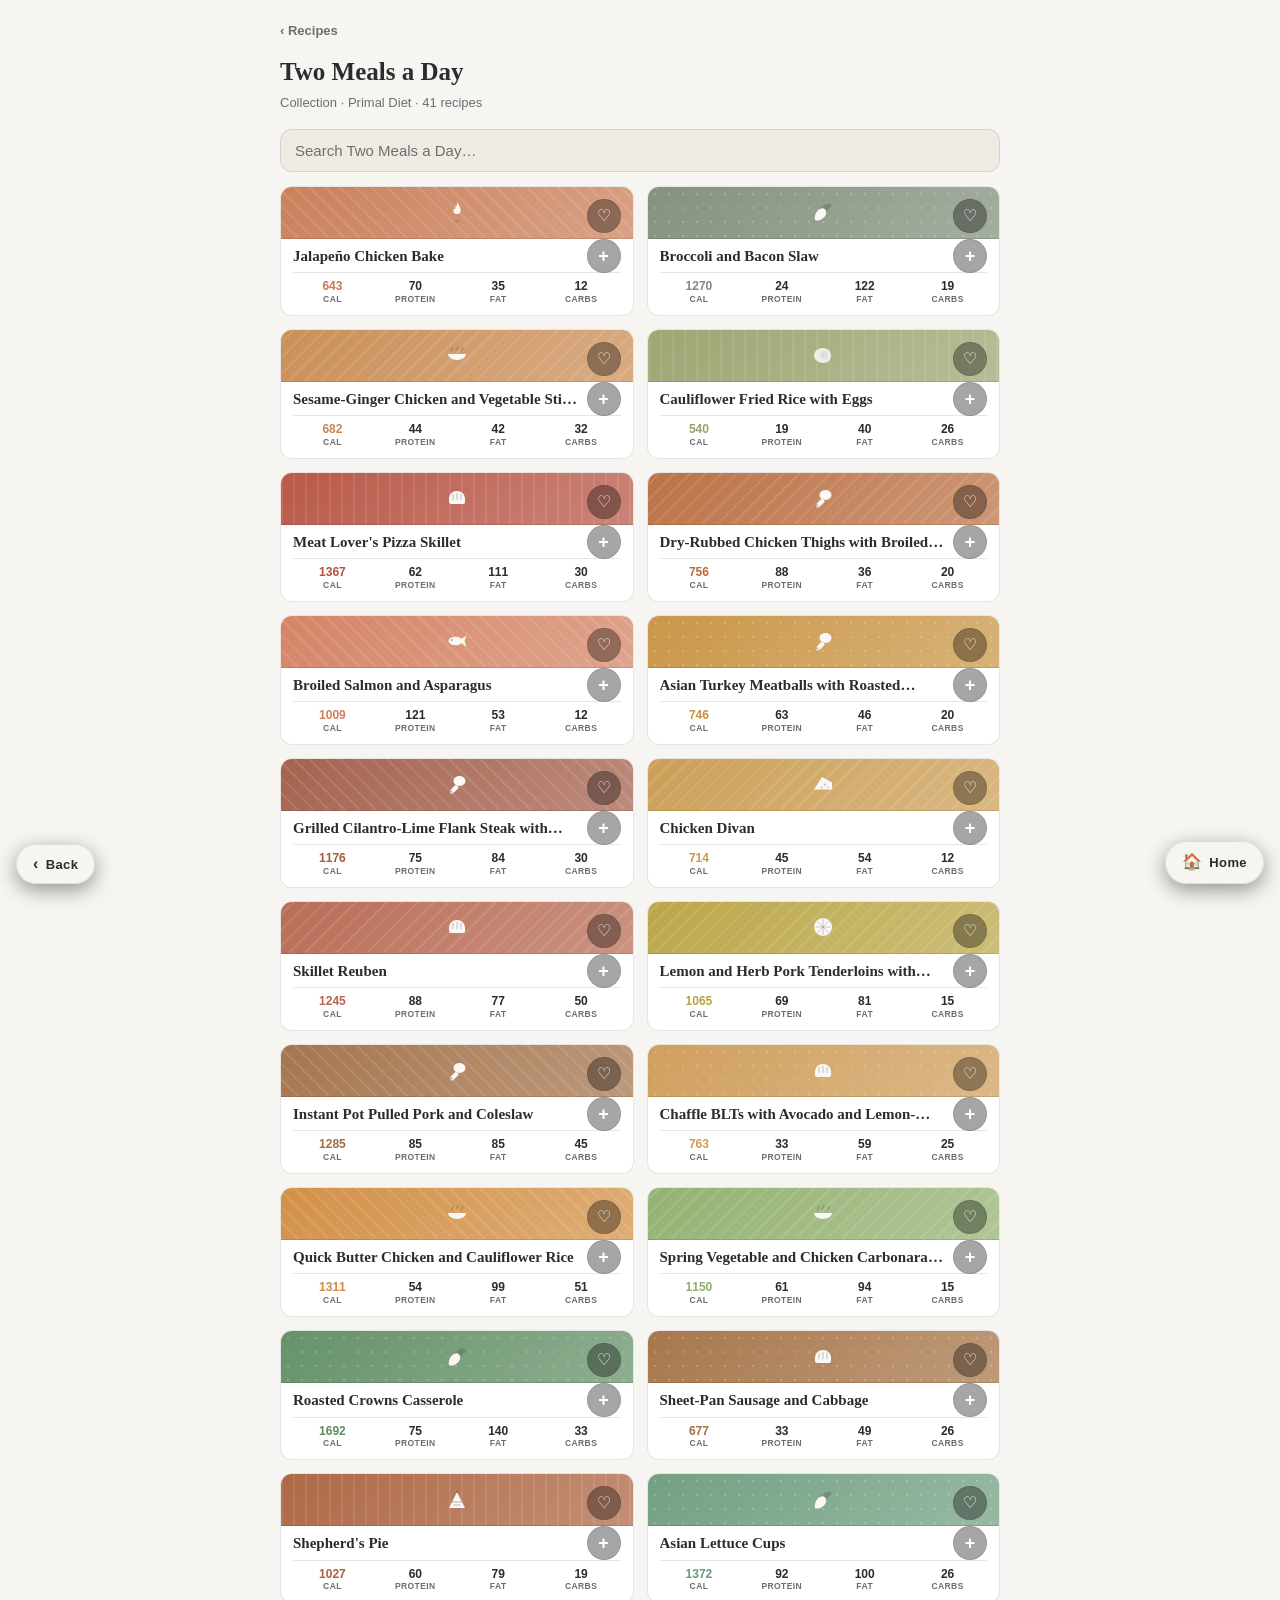
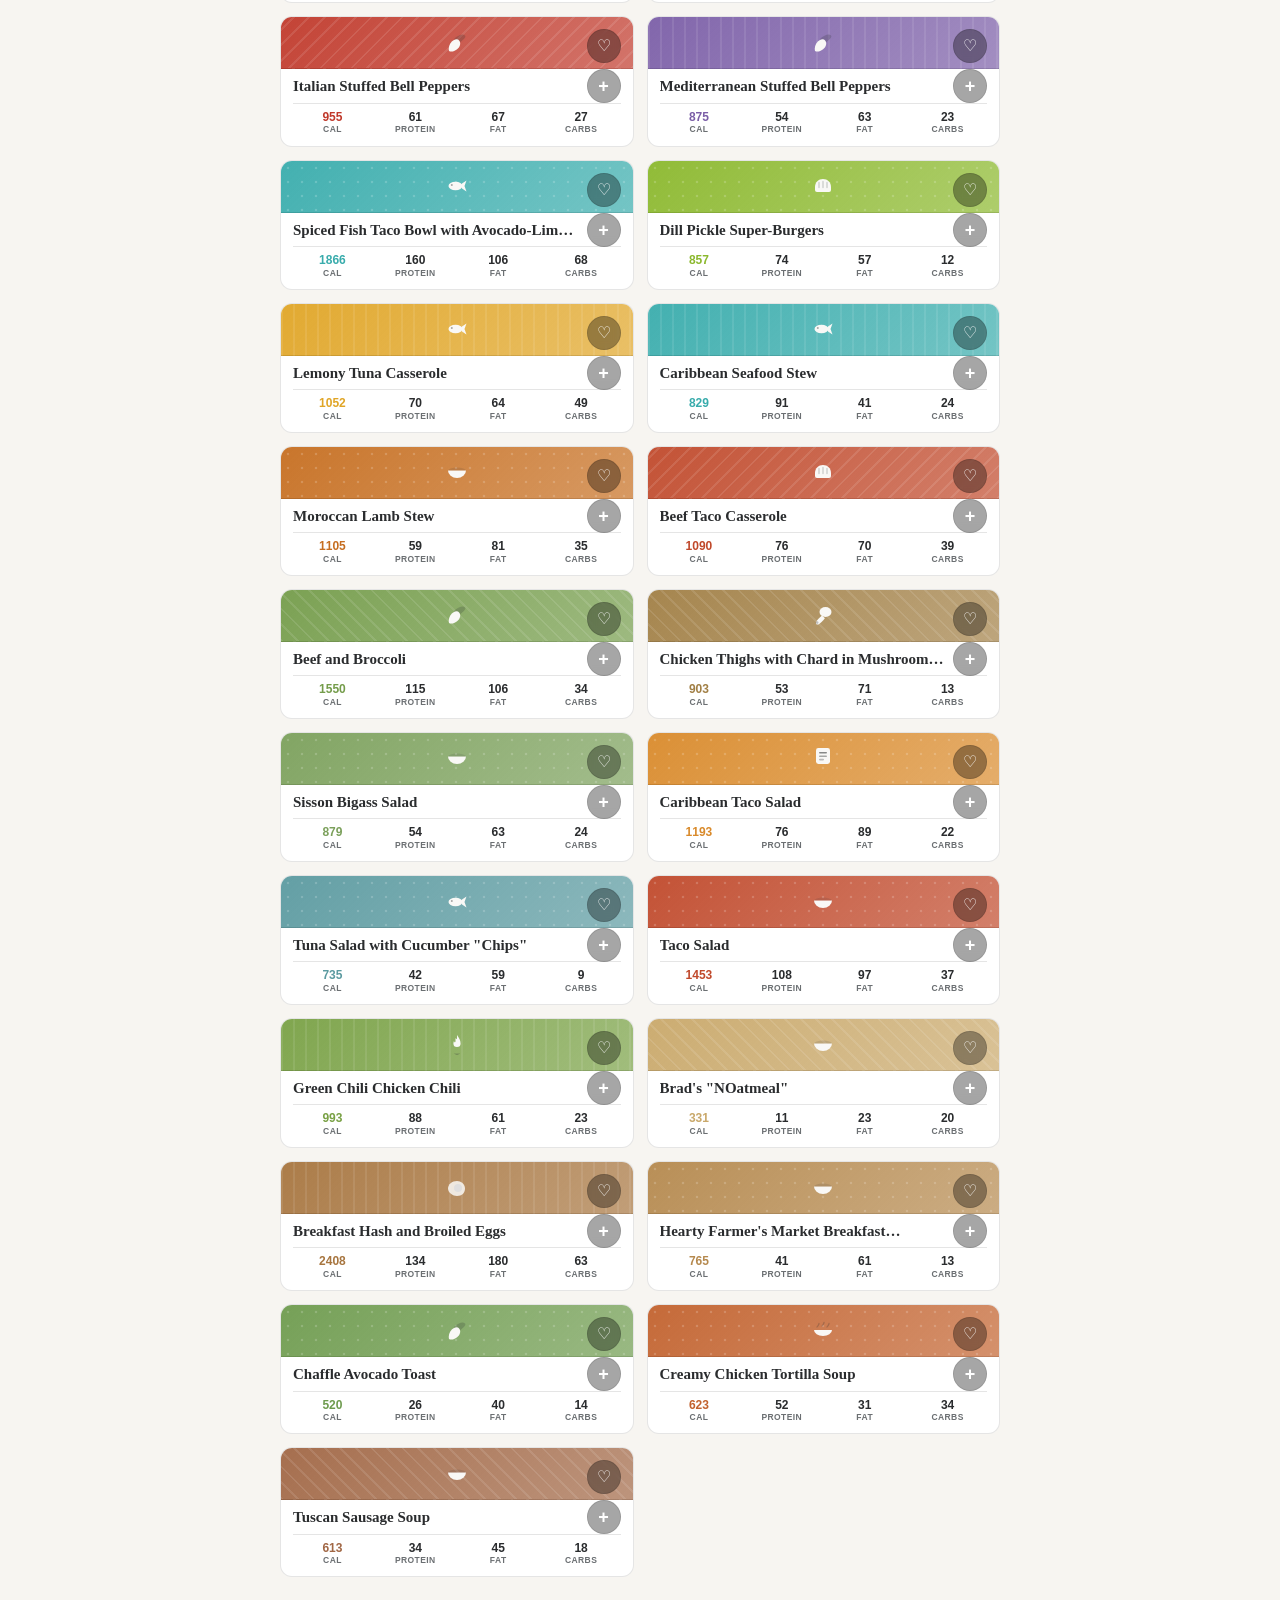
==== commit 130b39de: "Make the cookbook look like it was actually cooked from cookbook-home.js said it outright: "Recipe c" ====
--- a/collection.html
+++ b/collection.html
@@ -3,7 +3,8 @@
 <head>
   <meta charset="UTF-8" />
   <meta name="viewport" content="width=device-width, initial-scale=1, viewport-fit=cover" />
-  <meta name="theme-color" content="#1E2022" />
+  <meta name="theme-color" content="#1E2022" media="(prefers-color-scheme: dark)" />
+  <meta name="theme-color" content="#F7F5F1" media="(prefers-color-scheme: light)" />
   <meta name="apple-mobile-web-app-capable" content="yes" />
   <meta name="apple-mobile-web-app-status-bar-style" content="black-translucent" />
   <link rel="manifest" href="manifest.json" />
@@ -32,6 +33,7 @@
   <script src="mc-fav.js"></script>
 <script src="mc-cards.js"></script>
 <script src="mc-timers.js"></script>
+<script src="mc-search.js"></script>
 <script src="collection.js"></script>
   <script src="cookbook-sw.js"></script>
 </body>
--- a/cookbook.css
+++ b/cookbook.css
@@ -17,6 +17,13 @@
   --bg-elev:       #26292B;   /* slightly elevated dark surface             */
   --surface:       #F9F8F6;   /* warm cream card                           */
   --surface-2:     #F1EFEA;   /* secondary cream (zebra / nested)          */
+  /* Raw RGB triplet for the floating "frosted chrome" elements (tab bar,
+     home/back FABs, the header's bottom fade) — these were hardcoded to
+     rgba(30,32,34,…) inline instead of reading a token, which is exactly
+     the kind of thing that quietly breaks a light theme: the shell
+     background flips, the floating chrome doesn't, and now it's a dark
+     island in a light page. One token, flipped alongside --bg below. */
+  --chrome-rgb:    30,32,34;
 
   /* Accents */
   --accent:        #C87A53;   /* terracotta (per-recipe overridable)       */
@@ -54,6 +61,37 @@
   --ease-out:  cubic-bezier(0.2, 0.8, 0.2, 1);
   --dur-fast:  120ms;
   --dur:       200ms;
+}
+
+/* ── LIGHT THEME (CI initiative 3) ───────────────────────────────────
+   The app was dark-shell-only — a real gap for a kitchen app: charcoal on
+   a sunlit counter at arm's length is the single worst-case legibility
+   scenario this app has, and the whole point of a kitchen tool is being
+   readable exactly there. Responds to the OS/browser's own light/dark
+   preference; there's no in-app toggle, because this tracks ambient
+   lighting, not a taste preference — the correct choice is "whatever the
+   room actually looks like," which the OS already knows.
+
+   Every component styles itself through the tokens above, never a literal
+   dark-mode color inline (the four spots that did — the frosted floating
+   chrome — got a token in this pass specifically so this override actually
+   reaches them; see --chrome-rgb's comment). That's what makes a
+   twelve-token override enough here instead of restyling every rule:
+   --surface/--surface-2 (the cream card system) are deliberately UNCHANGED
+   below except promoting --surface to true white, so a card still reads as
+   a distinct raised surface against the now-lighter page instead of the two
+   blending into each other. */
+@media (prefers-color-scheme: light) {
+  :root {
+    --bg:            #F7F5F1;   /* warm paper, not stark white */
+    --bg-elev:       #EFEBE3;
+    --surface:       #FFFFFF;   /* promoted from cream so it still reads as a raised card */
+    --surface-2:     #F7F5F1;
+    --chrome-rgb:    247,245,241;
+    --on-dark:       #2A2C2E;   /* = --ink: "on-dark" now means "on the (light) shell bg" */
+    --on-dark-dim:   #6B6F72;   /* = --ink-dim */
+    --line-dark:     rgba(0,0,0,0.10);
+  }
 }
 
 * { box-sizing: border-box; -webkit-tap-highlight-color: transparent; }
@@ -79,13 +117,53 @@
   position: relative;
 }
 
+/* ── HERO PHOTO (CI initiative 3) ─────────────────────────────────────
+   Deliberately NOT part of the sticky #header below — a hero belongs to the
+   top of the page, scrolling away like the rest of the content, with the
+   existing sticky title/tags bar taking over once it's past. Renders
+   nothing (`.empty`, zero height) for the 318 recipes with no photo; this
+   whole block is additive, not a redesign of the page for recipes that
+   have nothing to show. */
+.r-hero.empty { display: none; }
+.r-hero {
+  position: relative;
+  width: 100%;
+  aspect-ratio: 16 / 9;
+  overflow: hidden;
+  background: var(--bg-elev);
+}
+.r-hero-img {
+  display: block; width: 100%; height: 100%; object-fit: cover; cursor: zoom-in;
+}
+.r-hero::after {
+  content: ""; position: absolute; inset: auto 0 0 0; height: 55%;
+  background: linear-gradient(to top, rgba(0,0,0,0.60), transparent);
+  pointer-events: none;
+}
+.r-hero-chip {
+  position: absolute; left: 16px; bottom: calc(14px + env(safe-area-inset-bottom, 0px));
+  z-index: 1; font-size: 12.5px; font-weight: 700; letter-spacing: 0.02em;
+  color: #fff; text-shadow: 0 1px 3px rgba(0,0,0,0.55);
+}
+.r-hero .r-hero-edit,
+.r-hero .r-hero-remove {
+  position: absolute; z-index: 1;
+  top: calc(14px + env(safe-area-inset-top, 0px));
+  width: auto; height: 32px; padding: 0 12px;
+  border-radius: 999px; font-size: 12px; font-weight: 700;
+  background: rgba(20,20,20,0.55); border: 1px solid rgba(255,255,255,0.28); color: #fff;
+  -webkit-backdrop-filter: blur(6px); backdrop-filter: blur(6px);
+}
+.r-hero .r-hero-edit { right: 54px; }
+.r-hero .r-hero-remove { right: 14px; width: 32px; padding: 0; }
+
 /* ── FIXED HEADER SUMMARY ─────────────────────────────────────────── */
 .r-header {
   position: sticky;
   top: 0;
   z-index: 30;
   background:
-    linear-gradient(180deg, var(--bg) 0%, var(--bg) 70%, rgba(30,32,34,0.96) 100%);
+    linear-gradient(180deg, var(--bg) 0%, var(--bg) 70%, rgba(var(--chrome-rgb),0.96) 100%);
   border-bottom: 1px solid var(--line-dark);
   padding: calc(18px + env(safe-area-inset-top)) 20px 14px;
 }
@@ -283,6 +361,13 @@
   margin: 0 0 10px;
 }
 
+/* ── SUBSTITUTIONS (Grocery tab, CI initiative 4) ────────────────────
+   Informational, not interactive — no accept/reject state, so no per-row
+   check-off treatment. One line per applicable ingredient. */
+.sub-list { display: flex; flex-direction: column; gap: 10px; }
+.sub-row { font-size: 14.5px; line-height: 1.5; color: var(--ink-dim); margin: 0; }
+.sub-row b { color: var(--ink); font-weight: 700; }
+
 /* ── OVERVIEW & MACROS ────────────────────────────────────────────── */
 .desc { font-size: 15.5px; line-height: 1.6; color: var(--ink); margin: 0; }
 
@@ -422,7 +507,10 @@
   text-align: center;
   padding: 1px 7px;
 }
-/* Fixed quantity column so amounts line up cleanly for store scanning. */
+/* Fixed quantity column so amounts line up cleanly for store scanning.
+   tabular-nums keeps the digits themselves flush in that column too — a "2"
+   and a "12" now share a baseline instead of the narrower glyph drifting
+   right (CI initiative 2's "one row, one number" spec). */
 .grocery-row { align-items: center; }
 .grocery-qty {
   flex: 0 0 auto;
@@ -430,10 +518,36 @@
   font-family: var(--serif);
   font-size: 15px;
   font-weight: 700;
+  font-variant-numeric: tabular-nums;
   color: var(--accent);
   line-height: 1.2;
 }
 .grocery-row.done .grocery-qty { color: var(--ink-dim); }
+/* Provenance affordance: this quantity includes a density-derived estimate
+   (mc-units.js — "1 medium onion" only becomes a buyable weight by
+   estimating what "medium" weighs). A quiet dotted underline plus a small
+   dot, not a badge — trust in a derived number comes from being able to open
+   it, not from calling attention to it. Tap/Enter reveals the estimate via
+   groceryRow()'s plannerToast call. */
+.grocery-qty.has-derived {
+  cursor: pointer;
+  text-decoration: underline dotted rgba(var(--accent-rgb), 0.45);
+  text-underline-offset: 3px;
+}
+.grocery-qty.has-derived:focus-visible {
+  outline: 2px solid var(--accent);
+  outline-offset: 2px;
+  border-radius: 3px;
+}
+.grocery-derived {
+  display: inline-block;
+  width: 5px; height: 5px;
+  margin-left: 3px;
+  margin-bottom: 5px;
+  border-radius: 50%;
+  background: var(--sage);
+  vertical-align: top;
+}
 /* Brief fade while a checked row drops to the bottom of its section (see
    collapseGroceryRow in cookbook-home.js) so the reorder reads as a settle,
    not a jump-cut. */
@@ -676,6 +790,36 @@
 }
 .rc-icon { font-size: 24px; line-height: 1; filter: saturate(1.05); }
 
+/* A photographed card (CI initiative 3) — the compact 52px band is right
+   for an icon, wrong for a dish, so a resolved photo gets its own taller
+   variant instead of being squeezed into the icon's height. The per-recipe
+   accent still shows: a 3px rule at the seam, in place of the icon band's
+   1px hairline, so accent stays this app's identity even on a photo card. */
+.rc-band.has-photo {
+  height: auto;
+  aspect-ratio: 4 / 3;
+  display: block;
+  background-image: none;
+  border-bottom: 3px solid rgba(var(--rc-accent-rgb), 0.9);
+}
+.rc-photo-img {
+  display: block; width: 100%; height: 100%; object-fit: cover;
+}
+/* A cook-log-sourced photo is the emotional payoff of the whole feature —
+   the cookbook visibly becomes the cook's own the more they use it — so it
+   gets a small provenance chip instead of looking identical to a stock or
+   authored photo. Bottom-left, over a scrim so it reads on any photo. */
+.rc-band.has-photo::after {
+  content: ""; position: absolute; inset: auto 0 0 0; height: 46%;
+  background: linear-gradient(to top, rgba(0,0,0,0.55), transparent);
+  pointer-events: none;
+}
+.rc-photo-chip {
+  position: absolute; left: 8px; bottom: 7px; z-index: 1;
+  font-size: 10.5px; font-weight: 700; letter-spacing: 0.02em;
+  color: #fff; text-shadow: 0 1px 2px rgba(0,0,0,0.5);
+}
+
 .rc-body { padding: 9px 12px 10px; }
 .rc-title {
   font-family: var(--serif);
@@ -806,7 +950,7 @@
 .tab-bar {
   position: fixed; bottom: 0; left: 0; right: 0;
   height: var(--tab-h);
-  background: rgba(30,32,34,0.96);
+  background: rgba(var(--chrome-rgb),0.96);
   backdrop-filter: blur(20px); -webkit-backdrop-filter: blur(20px);
   border-top: 1px solid var(--line-dark);
   display: flex; z-index: 50;
@@ -1173,7 +1317,7 @@
   bottom: calc(16px + env(safe-area-inset-bottom));
   display: inline-flex; align-items: center; gap: 7px;
   padding: 11px 16px; border-radius: 999px; text-decoration: none;
-  background: rgba(30,32,34,0.96); color: var(--on-dark);
+  background: rgba(var(--chrome-rgb),0.96); color: var(--on-dark);
   border: 1px solid var(--line-dark);
   font-size: 13px; font-weight: 800; letter-spacing: 0.03em;
   box-shadow: 0 6px 20px rgba(0,0,0,0.40);
@@ -1189,7 +1333,7 @@
   bottom: calc(16px + env(safe-area-inset-bottom));
   display: inline-flex; align-items: center; gap: 7px;
   padding: 11px 16px; border-radius: 999px; cursor: pointer;
-  background: rgba(30,32,34,0.96); color: var(--on-dark);
+  background: rgba(var(--chrome-rgb),0.96); color: var(--on-dark);
   border: 1px solid var(--line-dark); font-family: inherit;
   font-size: 13px; font-weight: 800; letter-spacing: 0.03em;
   box-shadow: 0 6px 20px rgba(0,0,0,0.40);
@@ -1411,6 +1555,13 @@
   display: inline-block; margin-top: 6px; font-size: 11px; font-weight: 800;
   color: var(--sage); letter-spacing: 0.02em;
 }
+/* Match provenance badge — active search only (CI initiative 4). Quieter
+   than the pantry badge (uppercase mono label, not a claim about the
+   recipe) since this is metadata about the SEARCH, not the dish. */
+.rc-match-badge {
+  display: inline-block; margin-top: 5px; font-size: 10px; font-weight: 700;
+  color: var(--ink-dim); letter-spacing: 0.06em; text-transform: uppercase;
+}
 
 /* Bottom padding bumped 24px -> 48px: on top of main.app's own 64px
    data-tabbar clearance, this gives the last card a comfortable margin
@@ -1566,6 +1717,41 @@
 }
 .cook-voice-btn:active { transform: scale(0.92); }
 .cook-voice-btn.listening { border-color: var(--accent); background: rgba(var(--accent-rgb), 0.15); box-shadow: 0 0 0 3px rgba(var(--accent-rgb), 0.15); }
+.cook-counter-btn {
+  appearance: none; cursor: pointer; width: 32px; height: 32px; margin-left: 6px;
+  border: 1px solid var(--line-dark); background: transparent; color: var(--on-dark);
+  border-radius: var(--r-sm); font-size: 15px; line-height: 1;
+  transition: transform var(--dur-fast) var(--ease-out), background var(--dur-fast) var(--ease-out), border-color var(--dur-fast) var(--ease-out);
+}
+.cook-counter-btn:active { transform: scale(0.92); }
+.cook-counter-btn.on { border-color: var(--accent); background: rgba(var(--accent-rgb), 0.15); color: var(--accent); }
+
+/* ── COUNTER MODE (CI initiative 3) ──────────────────────────────────
+   An explicit override, not a third theme — see the toggle's comment in
+   cookbook.js. Redefines the handful of tokens .cook and its children
+   already read (--bg/--bg-elev/--on-dark/--on-dark-dim/--line-dark), so
+   every rule below Cooking Mode's own CSS updates for free; nothing here
+   duplicates a selector that already exists above. --accent is
+   deliberately NOT touched — it stays reserved for the progress bar and
+   an active timer, so it still means something instead of competing with
+   near-black-on-white for attention. Near-brutalist on purpose: this reads
+   at arm's length, one glance, sunlit counter. */
+.cook.counter-mode {
+  --bg: #FFFFFF;
+  --bg-elev: #EDEDED;
+  --on-dark: #000000;
+  --on-dark-dim: #3A3A3A;
+  --line-dark: rgba(0,0,0,0.16);
+}
+.cook.counter-mode .cook-step-title {
+  font-size: max(1.75rem, calc(28px * var(--cook-font)));
+}
+.cook.counter-mode .cook-step-detail {
+  font-size: max(1.5rem, calc(18px * var(--cook-font)));
+}
+/* .cook-nav.primary already sets near-black (#1a1208) text on the
+   unchanged --accent background — that pairing is already high-contrast
+   and accent isn't touched by counter-mode, so it needs no override here. */
 
 .cook-progress { height: 3px; background: var(--bg-elev); }
 .cook-progress-bar { height: 100%; background: var(--accent); transition: width var(--dur) var(--ease-out); }
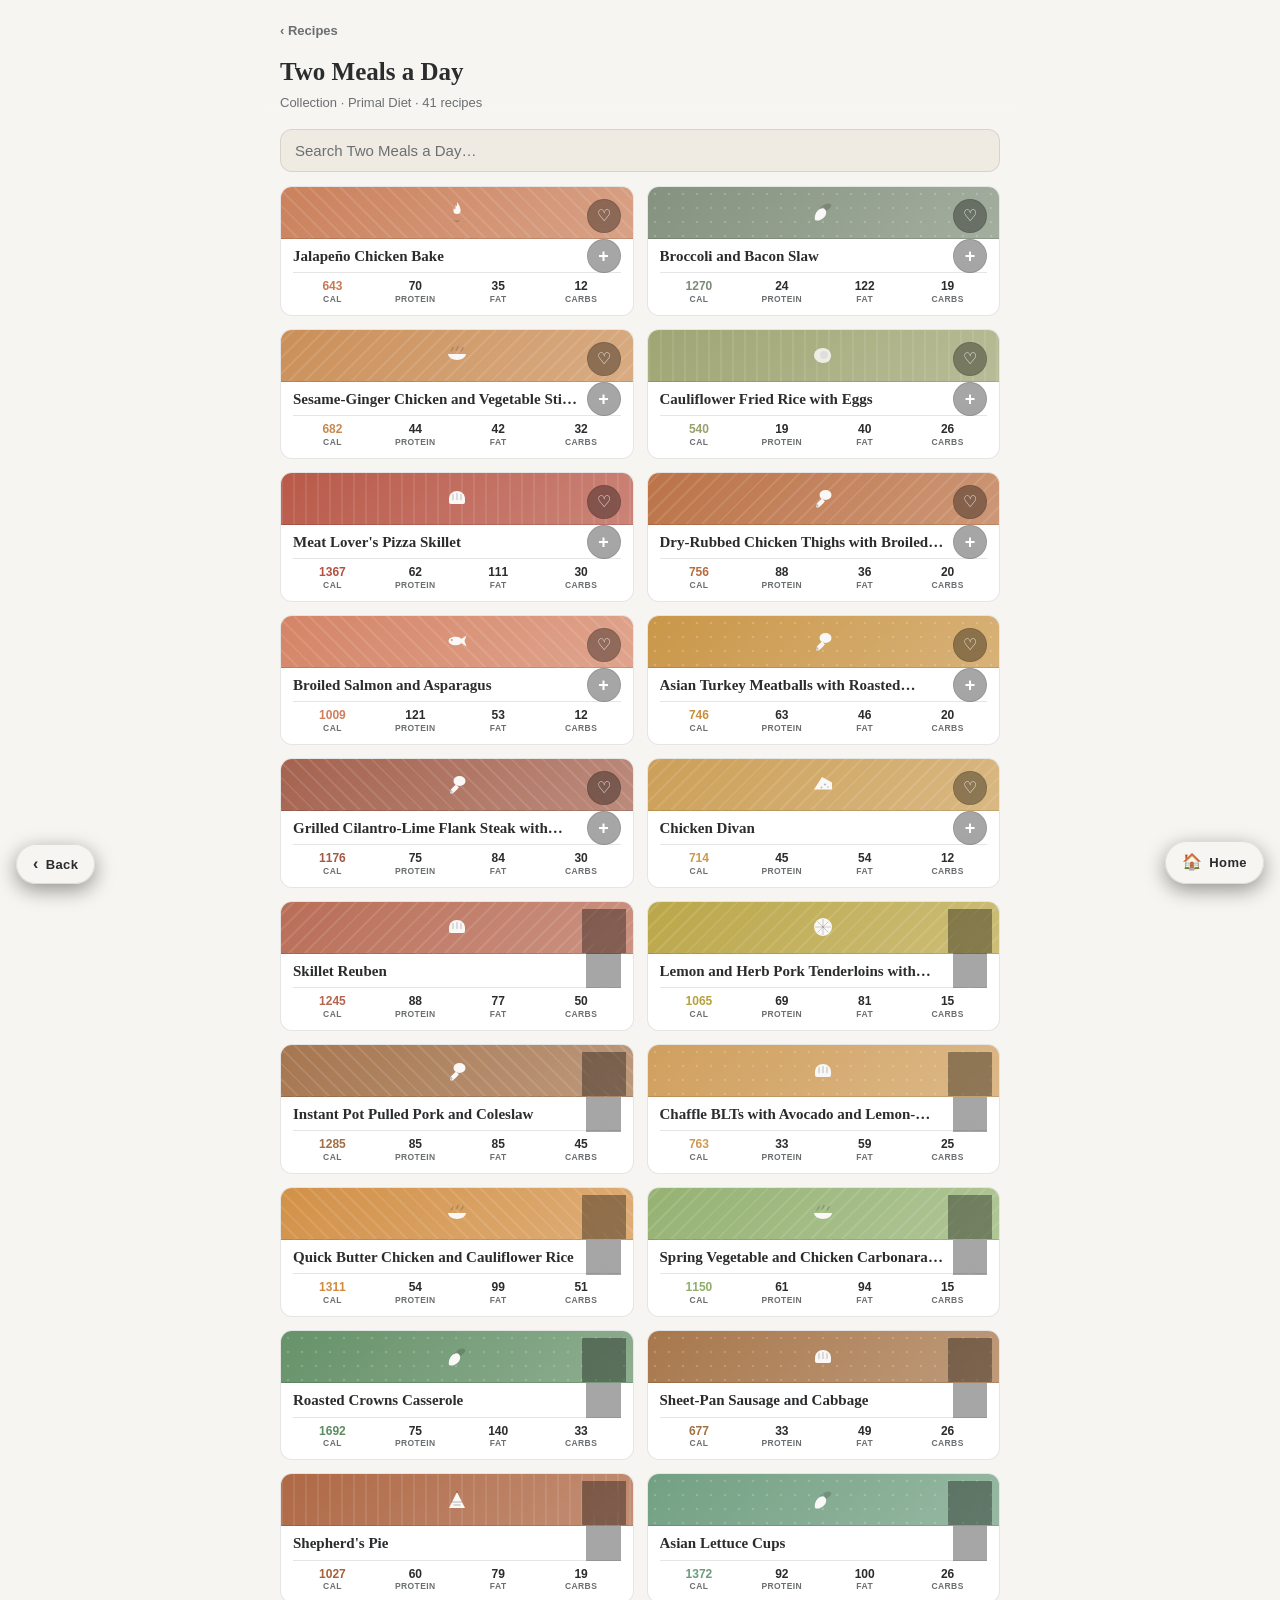
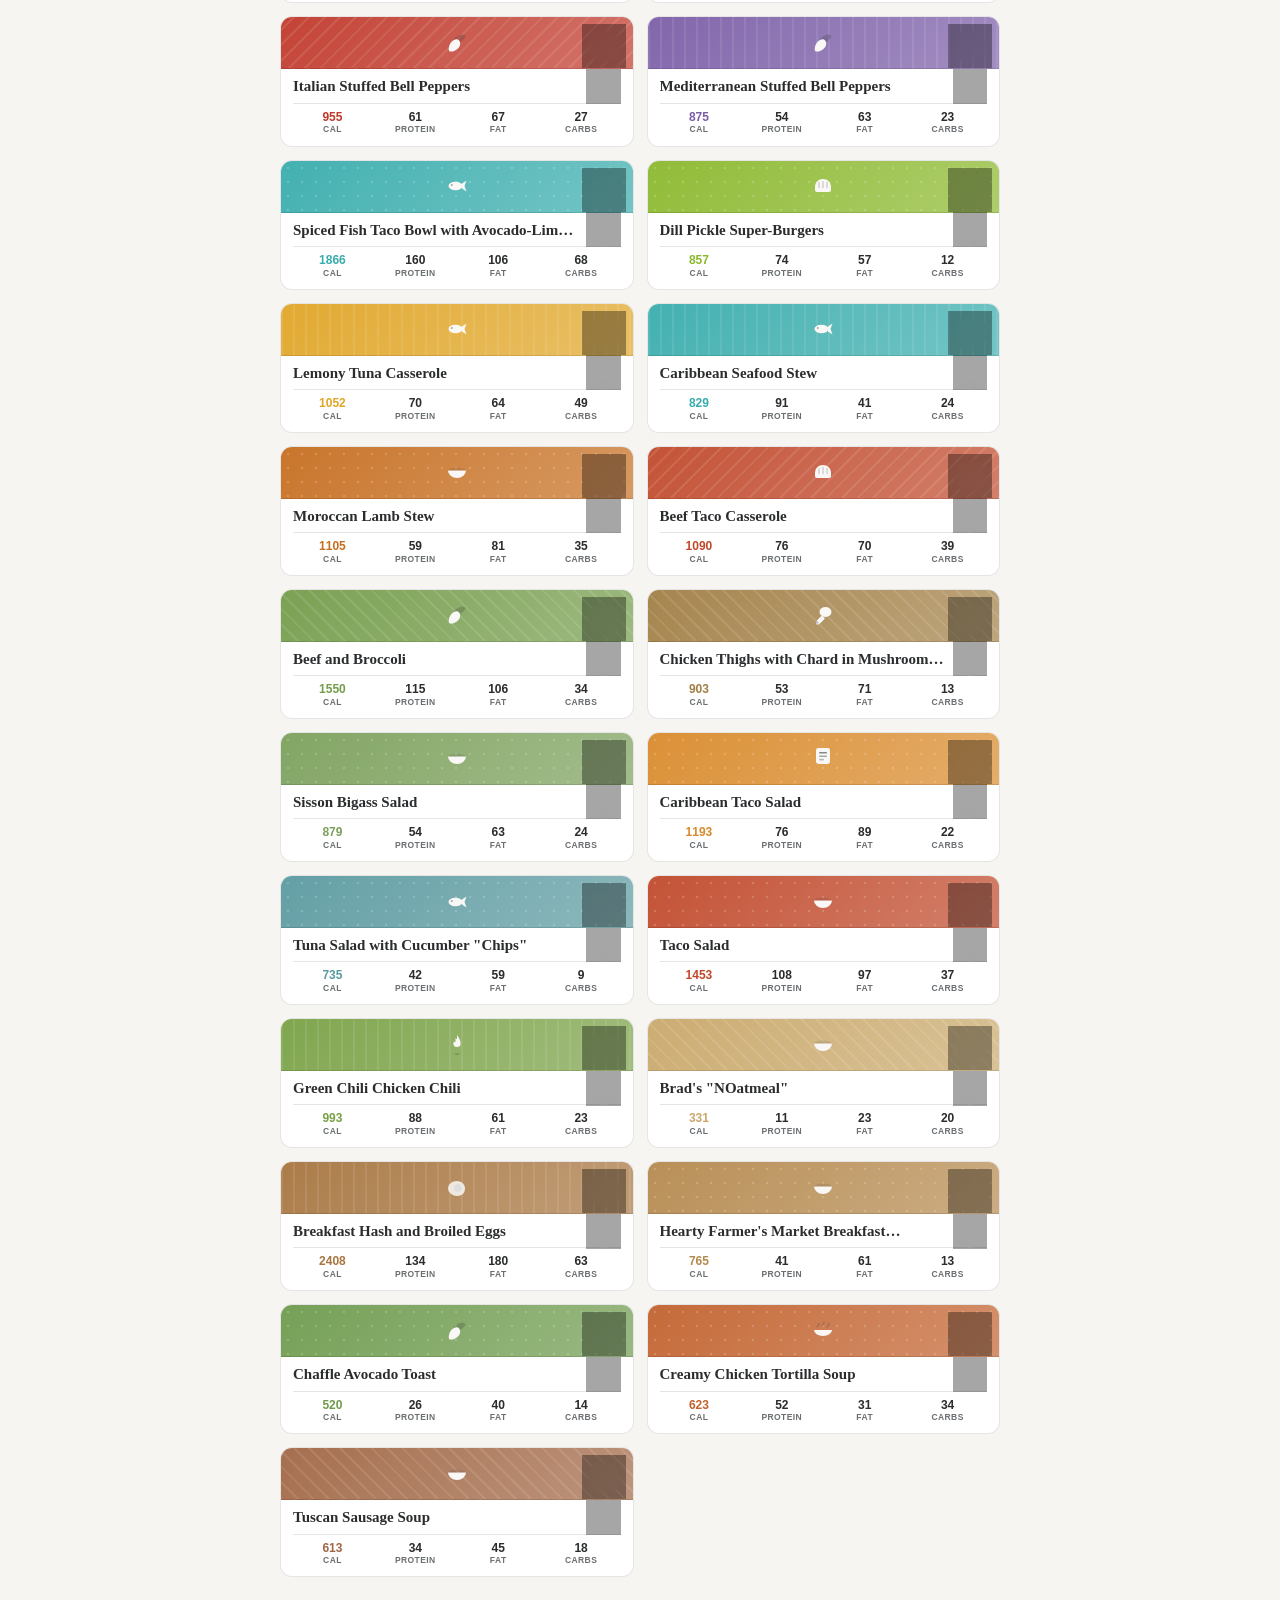
==== commit af5b3e11: "Phase 6 hygiene: favicon, dead CSS cleanup, migration expiry, photo-precedence note Closes out the t" ====
--- a/collection.html
+++ b/collection.html
@@ -9,6 +9,7 @@
   <meta name="apple-mobile-web-app-status-bar-style" content="black-translucent" />
   <link rel="manifest" href="manifest.json" />
   <link rel="apple-touch-icon" href="icon.svg" />
+  <link rel="icon" href="icon.svg" type="image/svg+xml" />
   <title>Collection · Mike's Cookbook</title>
   <link rel="stylesheet" href="cookbook.css" />
 </head>
--- a/cookbook.css
+++ b/cookbook.css
@@ -642,49 +642,6 @@
    PHASE 2 — HOME / BROWSE SCREEN (index.html)
    ═══════════════════════════════════════════════════════════════════ */
 
-/* ── Brand header ─────────────────────────────────────────────────── */
-.home-header {
-  padding: 30px 22px 18px;
-}
-.home-eyebrow {
-  font-family: var(--sans);
-  font-size: 13px;
-  font-weight: 700;
-  letter-spacing: 0.22em;
-  text-transform: uppercase;
-  color: var(--accent);
-  margin: 0;
-}
-.home-title {
-  font-family: var(--serif);
-  font-weight: 600;
-  font-size: 40px;
-  line-height: 1.02;
-  letter-spacing: 0.4px;
-  margin: 2px 0 10px;
-  color: var(--on-dark);
-}
-.home-tagline {
-  font-size: 14.5px;
-  line-height: 1.5;
-  color: var(--on-dark-dim);
-  margin: 0;
-  max-width: 38ch;
-}
-
-/* ── Diet filter chips ────────────────────────────────────────────── */
-.filter-chips {
-  display: flex;
-  gap: 9px;
-  overflow-x: auto;
-  -webkit-overflow-scrolling: touch;
-  padding: 4px 22px 16px;
-  position: sticky;
-  top: 0;
-  z-index: 10;
-  background: linear-gradient(180deg, var(--bg) 70%, rgba(30,32,34,0.0));
-}
-.filter-chips::-webkit-scrollbar { display: none; }
 .chip {
   flex: 0 0 auto;
   appearance: none;
@@ -708,24 +665,6 @@
 /* ── Collections ──────────────────────────────────────────────────── */
 .collections { padding: 0 16px 44px; }
 .collection { margin-bottom: 26px; }
-.collection-head {
-  display: flex;
-  align-items: baseline;
-  gap: 10px;
-  padding: 0 6px 12px;
-}
-.collection-name {
-  font-family: var(--serif);
-  font-weight: 600;
-  font-size: 21px;
-  color: var(--on-dark);
-  margin: 0;
-}
-.collection-count {
-  font-size: 12px;
-  font-weight: 600;
-  color: var(--on-dark-dim);
-}
 .empty {
   text-align: center;
   color: var(--on-dark-dim);
@@ -733,13 +672,6 @@
 }
 
 /* ── Recipe card (color-block + icon) ─────────────────────────────── */
-.card-grid {
-  display: grid;
-  grid-template-columns: 1fr;
-  gap: 13px;
-}
-@media (min-width: 560px) { .card-grid { grid-template-columns: 1fr 1fr; } }
-
 .rc {
   position: relative;            /* anchors the corner ❤ favorite toggle */
   display: flex;
@@ -851,12 +783,6 @@
   color: var(--ink-dim);
   margin: 0;
 }
-.rc-last-cooked {
-  font-size: 11.5px;
-  color: var(--ink-dim);
-  margin: 3px 0 0;
-  opacity: 0.72;
-}
 
 /* Bottom macro stat row — Cal / Protein / Fat / Carbs for a single serving,
    replacing the old meta + macro + last-cooked stack on the browsing cards
@@ -970,12 +896,7 @@
    FLAGSHIP COLLECTION CARDS  —  faithful port of 4WTO .cat-card
    Per-card accent is injected inline (--cc): border-top, glow, tag, footer.
    ═══════════════════════════════════════════════════════════════════ */
-/* Recipes-screen search facets (reuses .chip; non-sticky unlike .filter-chips) */
-.browse-chips {
-  display: flex; gap: 9px; overflow-x: auto; -webkit-overflow-scrolling: touch;
-  padding: 2px 20px 14px;
-}
-.browse-chips::-webkit-scrollbar { display: none; }
+/* Recipes-screen search facets (reuses .chip) */
 .browse-count {
   padding: 0 20px 12px;
   font-size: 11px; font-weight: 800; letter-spacing: 0.16em; text-transform: uppercase;
@@ -1208,13 +1129,6 @@
   font-size: 12.5px; font-weight: 700; color: var(--on-dark); line-height: 1.3;
   display: -webkit-box; -webkit-line-clamp: 2; line-clamp: 2; -webkit-box-orient: vertical; overflow: hidden;
 }
-
-.home-section-head {
-  display: flex; align-items: baseline; justify-content: space-between;
-  padding: 20px 20px 10px;
-}
-.home-section-head h2 { font-family: var(--serif); font-size: 18px; font-weight: 700; margin: 0; color: var(--on-dark); }
-.home-section-link { font-size: 13px; font-weight: 700; color: var(--accent); text-decoration: none; cursor: pointer; }
 
 /* ── Home browse modules (Categories / Recipes / Favorites spokes) ──── */
 /* Premium glass cards that echo the "Now Cooking" hero — a per-module accent
@@ -1635,10 +1549,6 @@
 
 /* ── Recipe detail: header cover photo (in the eyebrow tag row) ───── */
 .r-photo { position: relative; flex: 0 0 auto; }
-.r-photo-img {
-  display: block; width: 44px; height: 44px; object-fit: cover;
-  border-radius: 999px; border: 1px solid var(--line-dark); cursor: zoom-in;
-}
 .r-photo-add {
   width: 44px; height: 44px; cursor: pointer;
   display: grid; place-items: center; font-size: 18px;
@@ -1651,8 +1561,6 @@
   border-radius: 999px; border: 1px solid var(--line-dark);
   background: var(--bg); color: var(--on-dark);
 }
-.r-photo-edit { bottom: -4px; right: -4px; }
-.r-photo-remove { top: -4px; right: -4px; }
 
 /* ── Reduced motion ───────────────────────────────────────────────── */
 @media (prefers-reduced-motion: reduce) {
@@ -2203,24 +2111,7 @@
 .sre-body { padding-top: 4px; }
 
 /* ── Time Check: bandwidth quiz button + bucketed suggestion overlay ──── */
-.plan-time-btn {
-  appearance: none; display: block; width: 100%; margin: 10px 0 0; cursor: pointer;
-  padding: 12px; background: transparent; border: 1px solid var(--line-dark);
-  border-radius: var(--r-md); color: var(--on-dark-dim);
-  font-family: var(--sans); font-size: 14px; font-weight: 800; letter-spacing: 0.02em;
-  transition: transform var(--dur-fast) var(--ease-out), color var(--dur-fast) var(--ease-out), border-color var(--dur-fast) var(--ease-out);
-}
-.plan-time-btn:hover { color: var(--accent); border-color: rgba(var(--accent-rgb), 0.5); }
-.plan-time-btn:active { transform: scale(0.99); }
-
-.bwq-body { padding: 4px 20px calc(20px + env(safe-area-inset-bottom)); }
 .bwq-intro { font-size: 13.5px; color: var(--on-dark-dim); line-height: 1.5; margin: 0 0 16px; }
-/* .smw-scope-bar carries its own 20px horizontal padding for smw-body (which
-   has none); bwq-body already insets 20px on every child, so cancel the
-   bar's own inset here to avoid a doubled indent. */
-.bwq-body .smw-scope-bar { padding-left: 0; padding-right: 0; margin: 0 0 14px; }
-.bwq-body .smw-day { padding-left: 0; padding-right: 0; }
-.bwq-body .smw-actions { padding-left: 0; padding-right: 0; }
 
 .tcw-day-block { padding: 12px 0; border-bottom: 1px solid var(--line-dark); }
 .tcw-day-block:last-of-type { border-bottom: 0; }
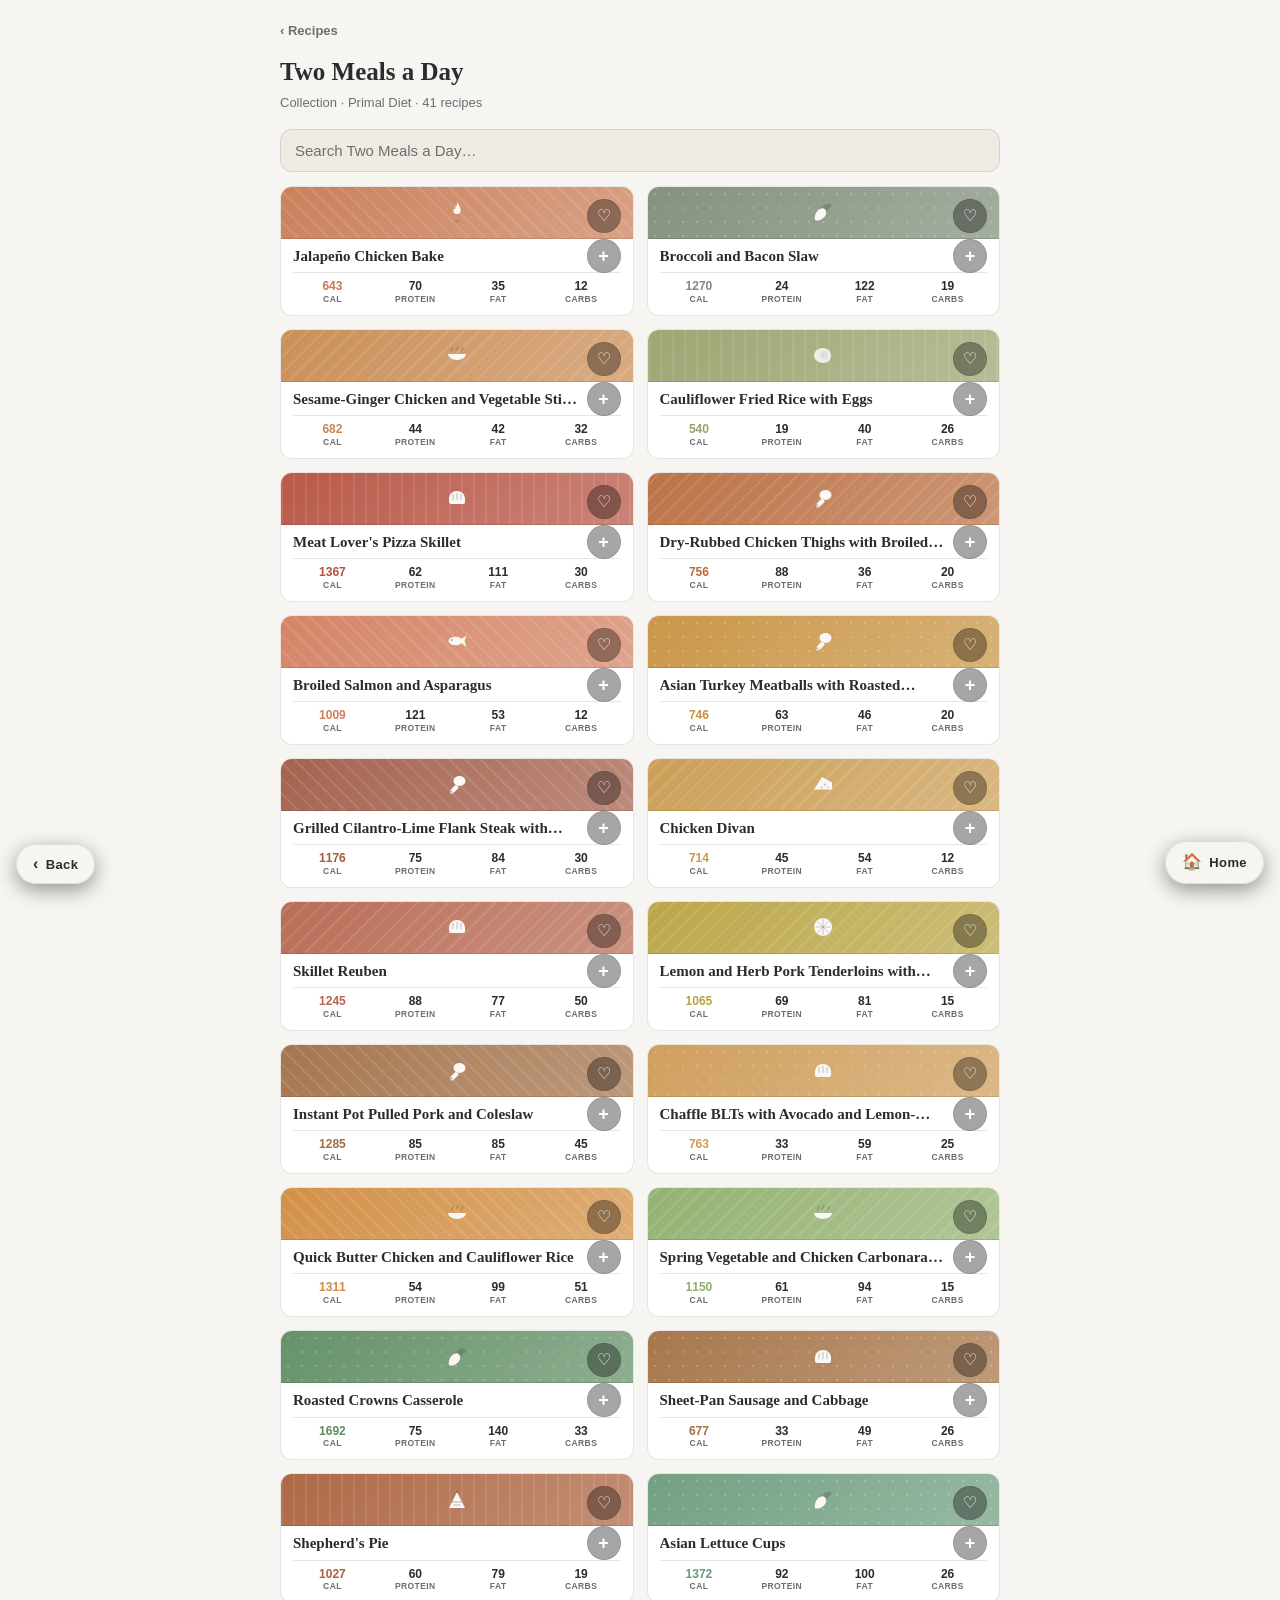
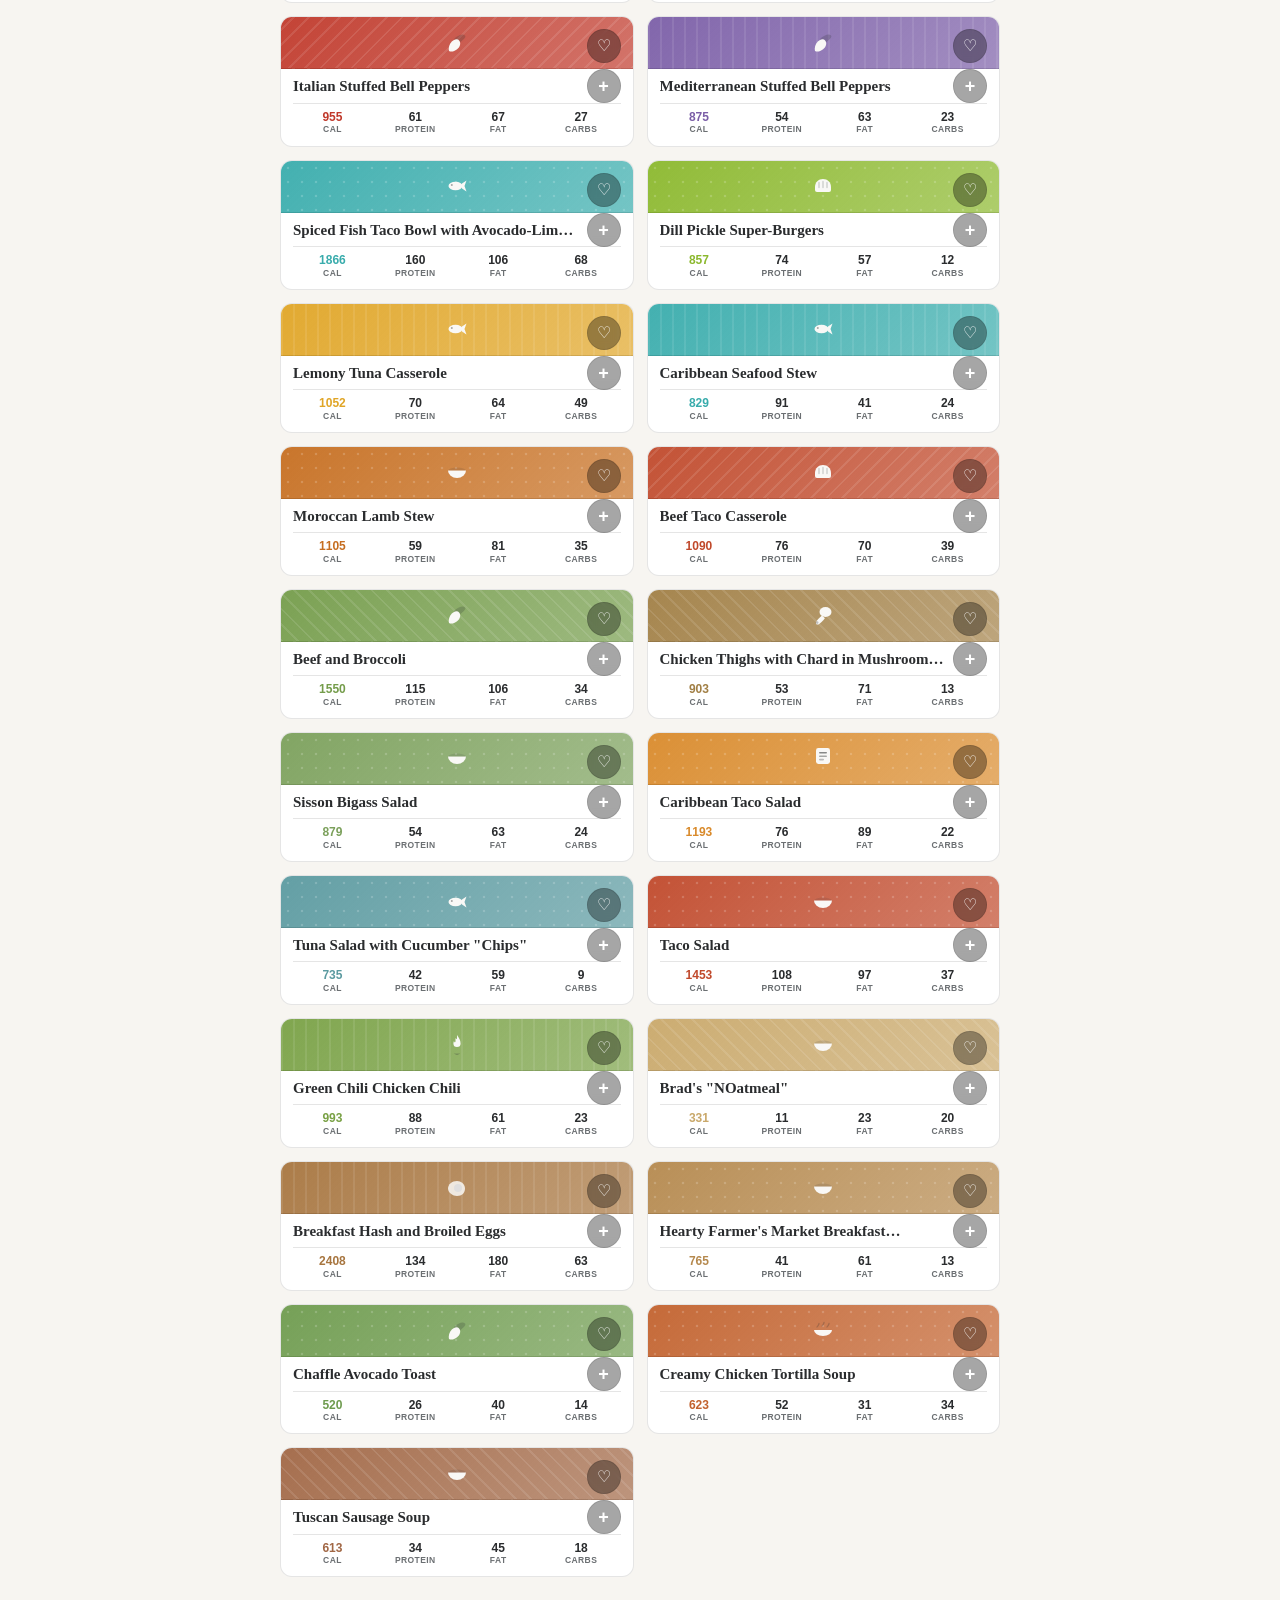
==== commit 813cae22: "Fix ten PWA runtime defects: SW cache poisoning, silent quota loss, cooking-mode reload, gesture/vie" ====
--- a/collection.html
+++ b/collection.html
@@ -8,7 +8,7 @@
   <meta name="apple-mobile-web-app-capable" content="yes" />
   <meta name="apple-mobile-web-app-status-bar-style" content="black-translucent" />
   <link rel="manifest" href="manifest.json" />
-  <link rel="apple-touch-icon" href="icon.svg" />
+  <link rel="apple-touch-icon" href="images/icons/icon-180.png" />
   <link rel="icon" href="icon.svg" type="image/svg+xml" />
   <title>Collection · Mike's Cookbook</title>
   <link rel="stylesheet" href="cookbook.css" />
--- a/cookbook.css
+++ b/cookbook.css
@@ -107,13 +107,20 @@
   -webkit-font-smoothing: antialiased;
   text-rendering: optimizeLegibility;
   padding-bottom: env(safe-area-inset-bottom);
+  /* A downward drag at the top of any page must never trigger the OS's
+     pull-to-refresh — on Android standalone that reloads the page out from
+     under a cook mid-recipe (Cooking Mode's wake lock, voice control, and
+     step position are all in-memory and don't survive it). Nothing here
+     relies on pull-to-refresh, so this is a pure loss prevented for free. */
+  overscroll-behavior-y: none;
 }
 
 /* App shell — comfortable max width for iPad stand, centered. */
 .app {
   max-width: 760px;
   margin: 0 auto;
-  min-height: 100vh;
+  min-height: 100vh;      /* fallback for browsers without dvh */
+  min-height: 100dvh;     /* the actual visible viewport, not iOS's "large" one with the URL bar expanded */
   position: relative;
 }
 
@@ -254,8 +261,8 @@
 }
 .serving-step {
   flex: 0 0 auto;
-  width: 40px;
-  height: 40px;
+  width: 44px;
+  height: 44px;
   appearance: none;
   border: 1px solid var(--line-dark);
   background: transparent;
@@ -351,6 +358,24 @@
   border-radius: var(--r-md);
   padding: 18px;
   margin-bottom: 14px;
+}
+
+/* Grocery/Recipe pane placeholder while the detail shard is still loading
+   (cookbook.js's groceryRecipeSkeleton()) — a fixed shape close to the real
+   content's so the swap doesn't itself cause a layout jump. */
+.skel-bar {
+  height: 14px;
+  border-radius: 4px;
+  background: var(--line);
+  margin-bottom: 12px;
+  animation: skelPulse 1.4s ease-in-out infinite;
+}
+.skel-bar:last-child { margin-bottom: 0; }
+.skel-bar-label { width: 40%; height: 11px; }
+.skel-bar-short { width: 65%; }
+@keyframes skelPulse { 0%, 100% { opacity: 0.5; } 50% { opacity: 1; } }
+@media (prefers-reduced-motion: reduce) {
+  .skel-bar { animation: none; opacity: 0.7; }
 }
 .card-label {
   font-size: 11px;
@@ -828,7 +853,11 @@
 .app[data-tabbar] { padding-bottom: calc(var(--tab-h) + env(safe-area-inset-bottom)); }
 
 /* Screens swap like 4WTO: only .active is shown. */
-.screen { display: none; min-height: calc(100vh - var(--tab-h)); }
+.screen {
+  display: none;
+  min-height: calc(100vh - var(--tab-h));   /* fallback for browsers without dvh */
+  min-height: calc(100dvh - var(--tab-h));
+}
 .screen.active { display: block; }
 
 /* ── Shell top bar ─────────────────────────────────────────────────── */
@@ -1666,6 +1695,7 @@
 
 .cook-body {
   flex: 1; overflow-y: auto; -webkit-overflow-scrolling: touch; cursor: pointer;
+  overscroll-behavior: contain; /* a drag past the top/bottom stays inside Cooking Mode */
   display: flex; flex-direction: column; justify-content: center;
   padding: 28px 26px;
 }
@@ -2268,6 +2298,7 @@
 .picker-search { padding: 12px 18px 6px; }
 .picker-results {
   flex: 1; overflow-y: auto; -webkit-overflow-scrolling: touch;
+  overscroll-behavior: contain;
   padding-bottom: calc(24px + env(safe-area-inset-bottom));
 }
 .picker-results .col-grid { padding-top: 6px; }
@@ -2299,6 +2330,7 @@
 .rf-save-top { color: var(--accent); }
 .rf-body {
   flex: 1; overflow-y: auto; -webkit-overflow-scrolling: touch;
+  overscroll-behavior: contain; /* a drag past the top mustn't reach through to a pull-to-refresh */
   padding: 16px 18px calc(40px + env(safe-area-inset-bottom));
 }
 .rf-field { margin-bottom: 14px; }
@@ -2561,18 +2593,38 @@
 /* Invisible 44×44 minimum hit area, centered on each compact control. Only
    on standalone icon buttons — never on adjacent pairs (e.g. the 2/4 serving
    toggle), where overlapping floors would steal each other's edge taps. */
-.serving-step, .cook-font-btn, .plan-remove, .rf-row-remove,
-.cook-entry-del, .grocery-staple {
+.serving-step, .cook-font-btn, .cook-exit, .cook-voice-btn, .cook-counter-btn,
+.plan-remove, .rf-row-remove, .cook-entry-del, .grocery-staple {
   position: relative;
 }
 /* The card heart is already position:absolute; the header pill (.r-fav) is
-   static and already a comfortable 38px pill, so it's excluded. */
-.serving-step::before, .cook-font-btn::before, .plan-remove::before,
-.rf-row-remove::before, .cook-entry-del::before, .grocery-staple::before,
-.fav-toggle:not(.r-fav)::before {
+   static and already a comfortable 38px pill, so it's excluded. Cooking
+   Mode's exit/voice/daylight controls (audit VOC/VOA wave 6 — measured
+   18–32px tall) share the same 16px+ clearance from their nearest sibling
+   that .cook-font-btn already relies on, so the full centered floor is safe
+   here too. */
+.serving-step::before, .cook-font-btn::before, .cook-exit::before,
+.cook-voice-btn::before, .cook-counter-btn::before, .plan-remove::before,
+.rf-row-remove::before, .cook-entry-del::before, .grocery-staple::before {
   content: ""; position: absolute; top: 50%; left: 50%;
   transform: translate(-50%, -50%);
   width: 100%; height: 100%; min-width: 44px; min-height: 44px;
+}
+/* The card heart and its add-to-plan button sit stacked 40px apart, center
+   to center (audit VOC/VOA wave 6 — both measured 34×34). A full 44px floor
+   on each would overlap by 4px and let one button steal the other's edge
+   taps, so both grow to only 40px tall (touching, not overlapping) while
+   staying the full 44px wide — nothing flanks them horizontally. Excludes
+   the header pills (.r-fav / .r-plan), already comfortable 38px pills.
+   Both are already `position: absolute` in their own rule above, which
+   already anchors this pseudo-element — redeclaring `position: relative`
+   here would override that (a `.fav-toggle:not(.r-fav)` selector outranks
+   the plain `.fav-toggle` it's overriding) and knock the button out of its
+   corner entirely. */
+.fav-toggle:not(.r-fav)::before, .plan-toggle:not(.r-plan)::before {
+  content: ""; position: absolute; top: 50%; left: 50%;
+  transform: translate(-50%, -50%);
+  width: 44px; height: 40px;
 }
 /* Adjacent segmented toggle: grow the target vertically only (no overlap). */
 .plan-serv-opt { display: inline-flex; align-items: center; min-height: 32px; padding: 6px 12px; }
